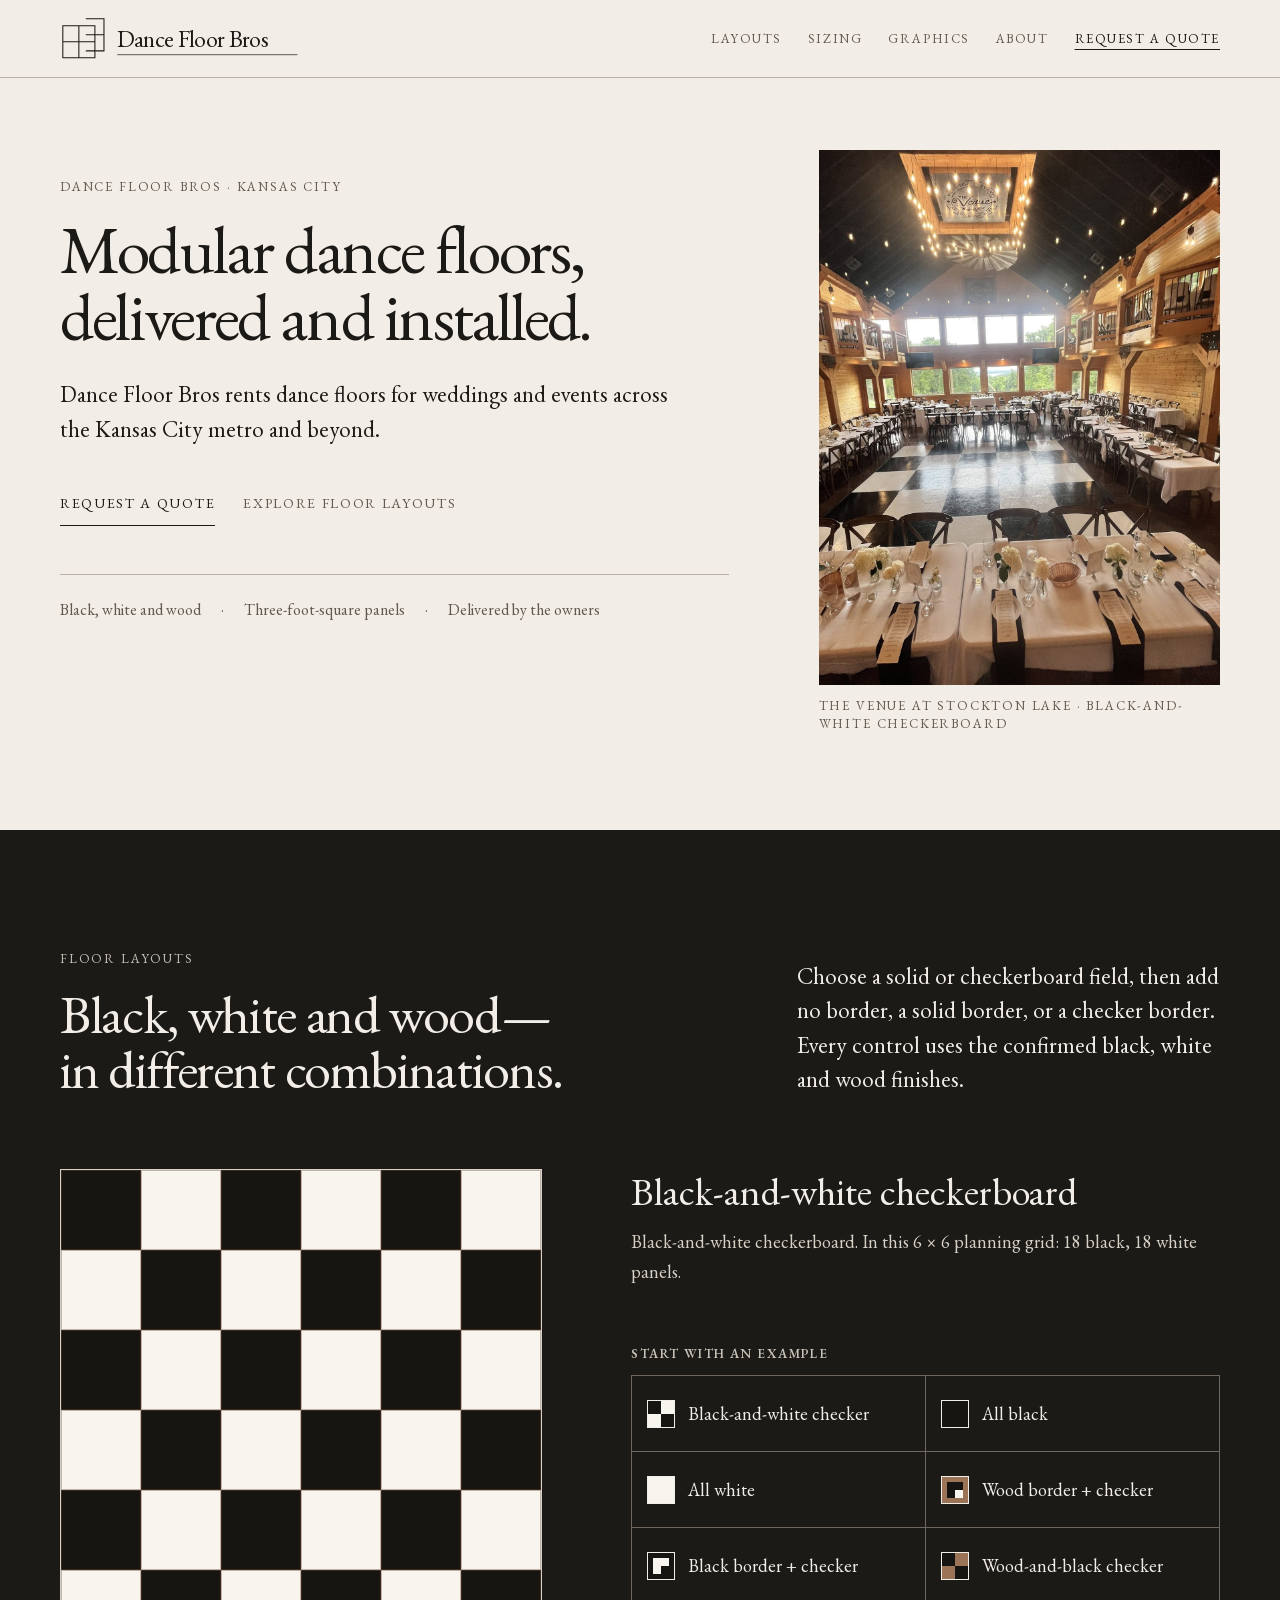
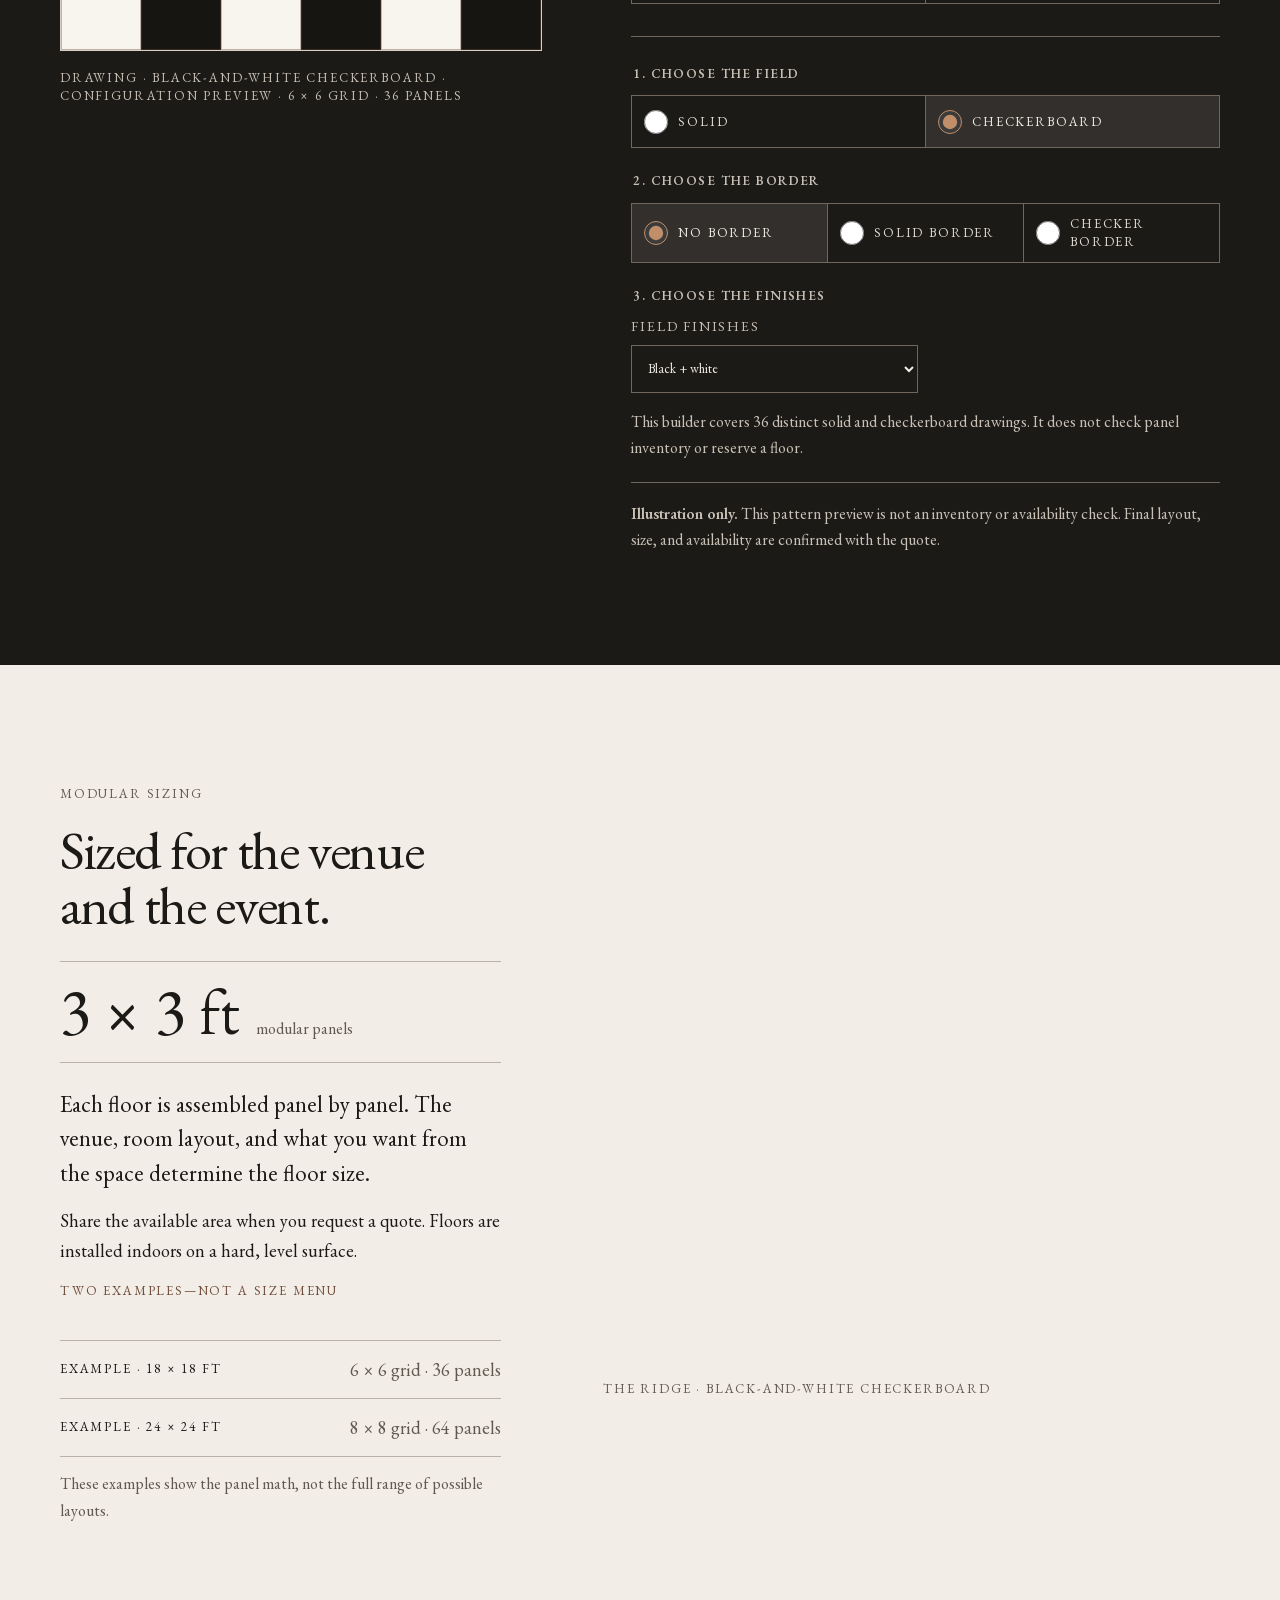
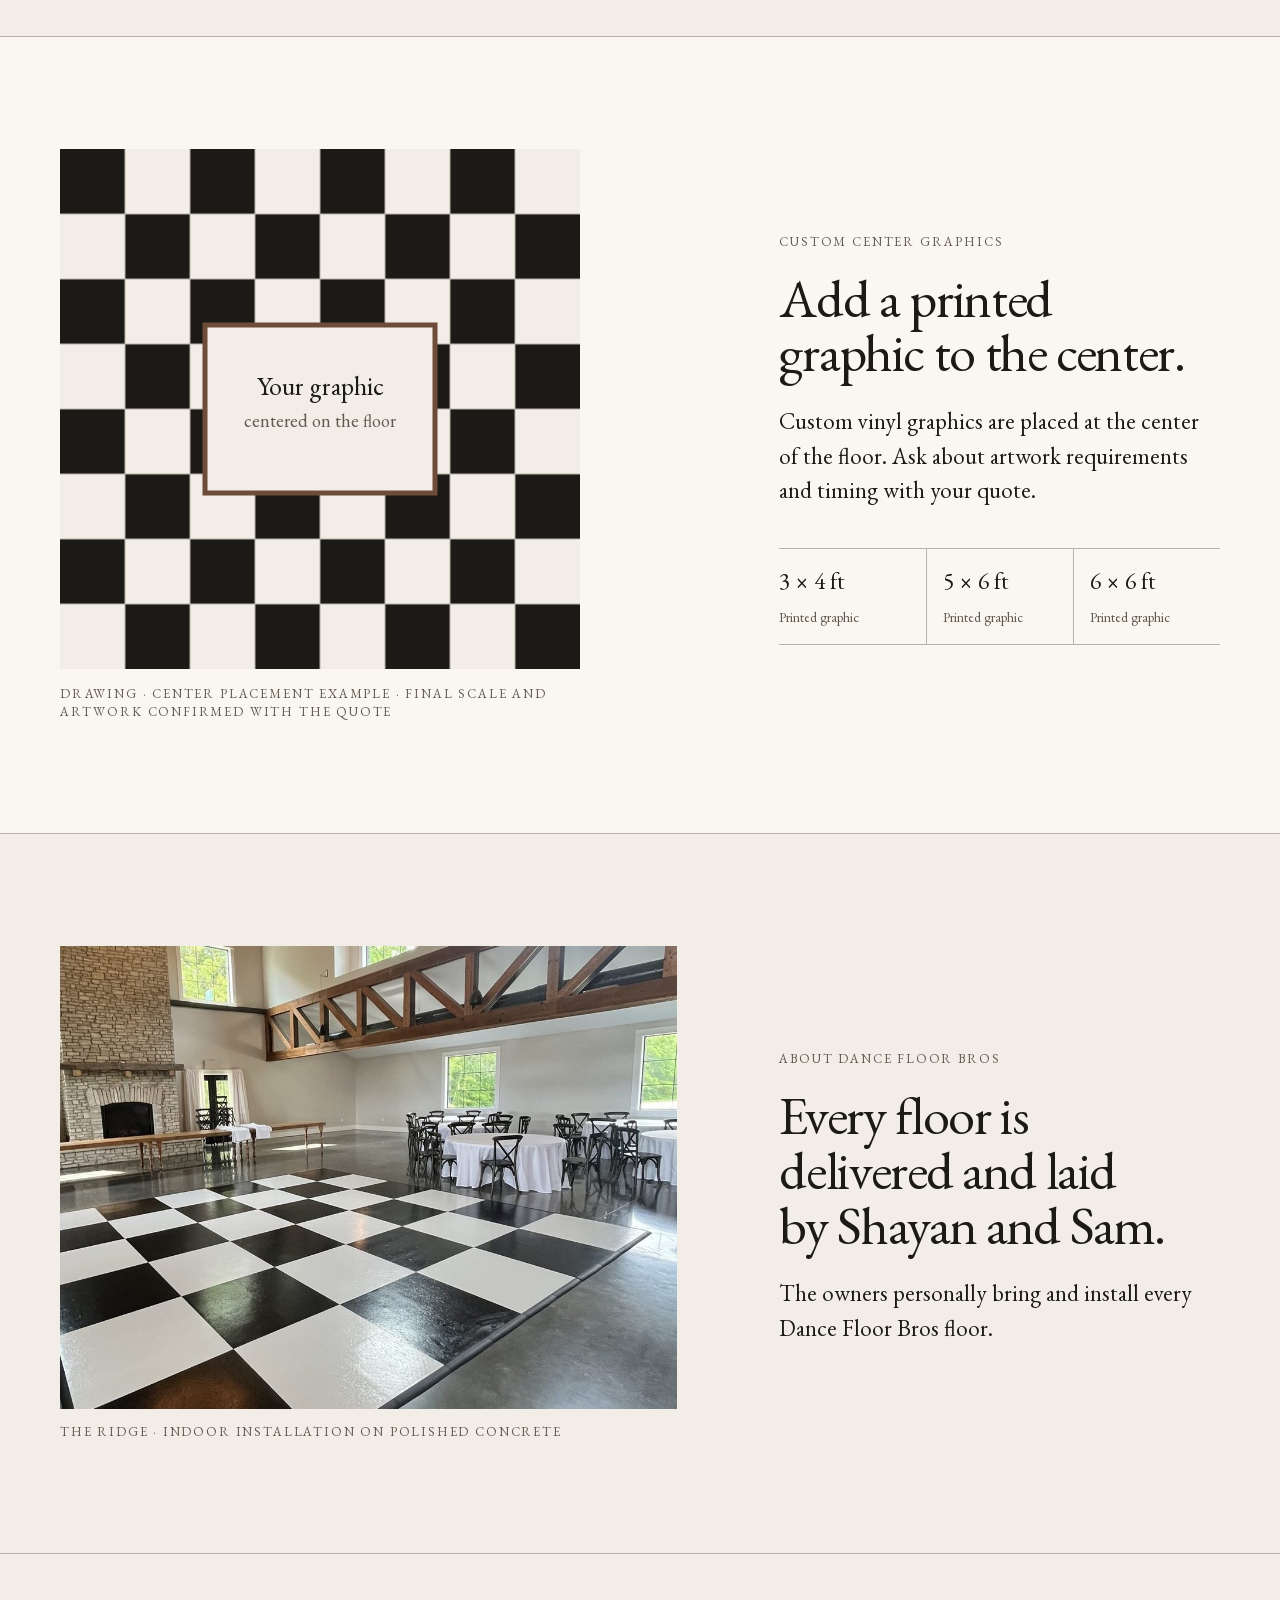
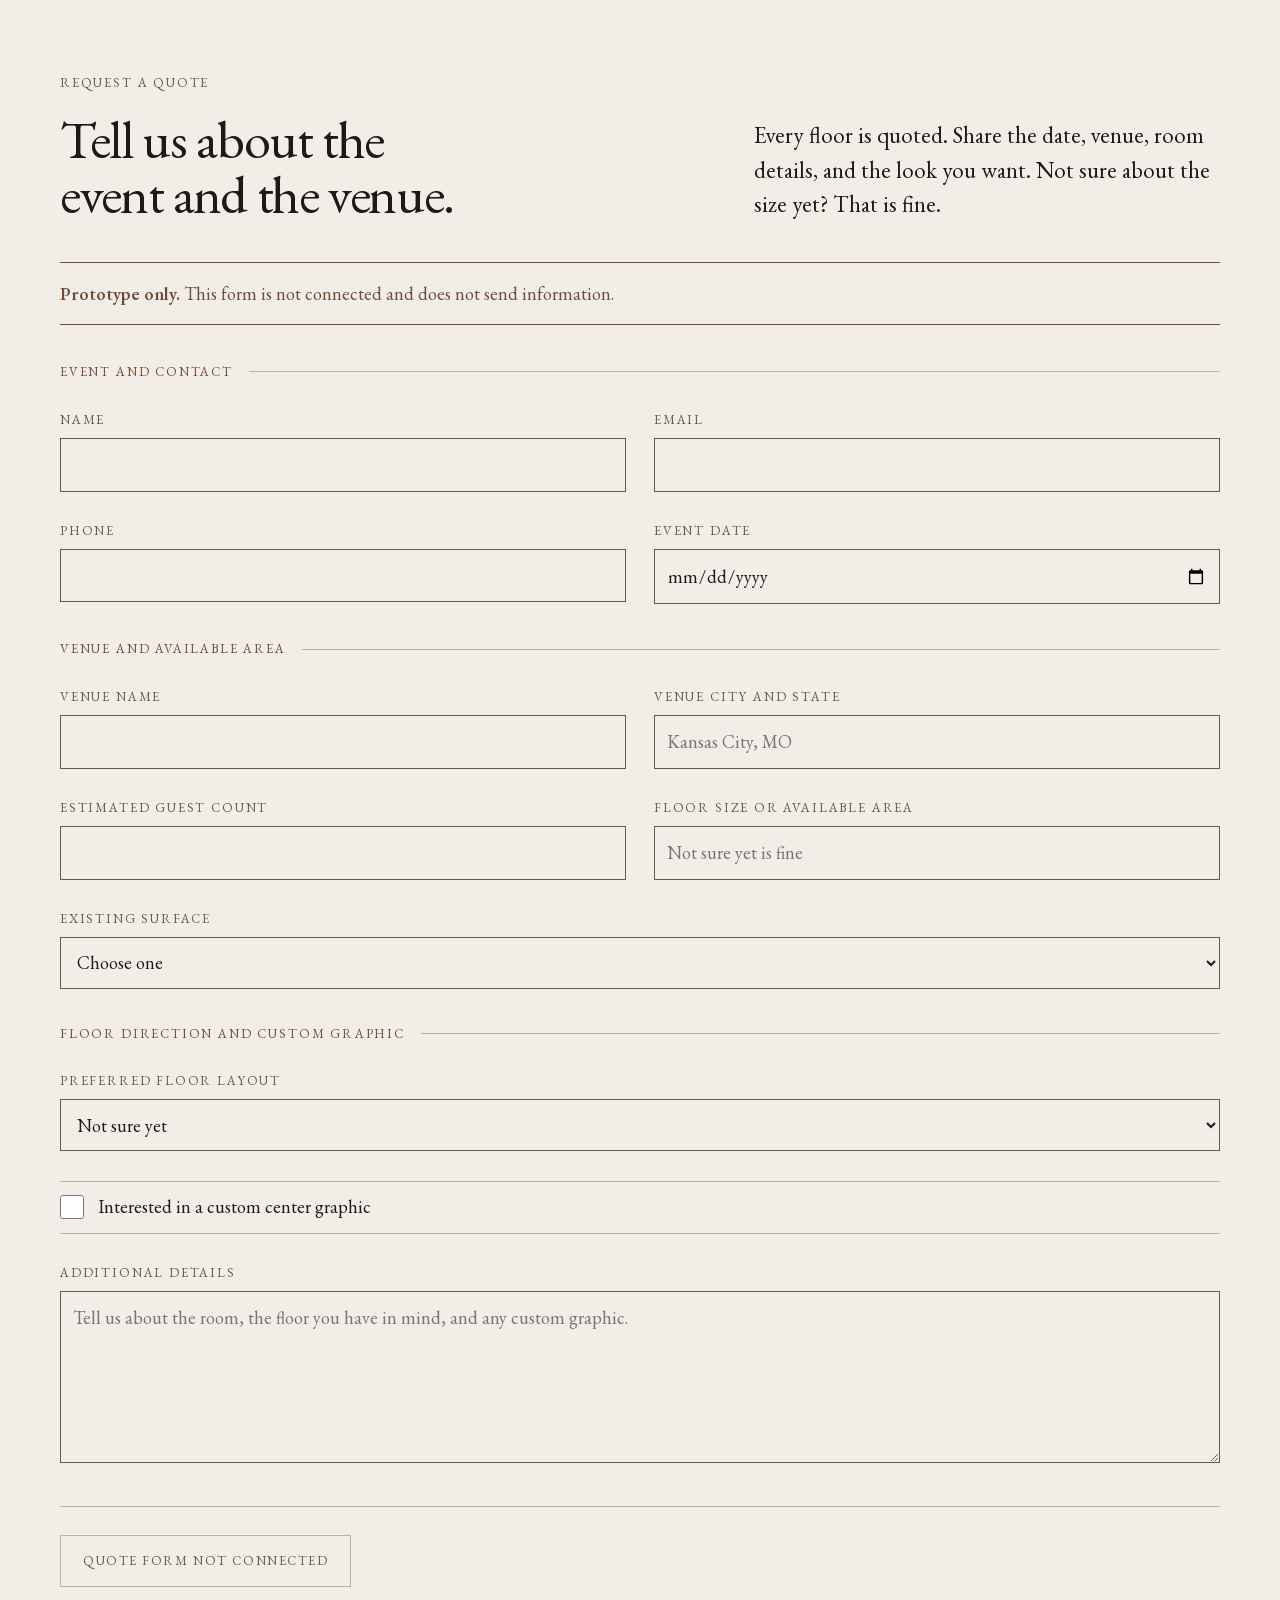
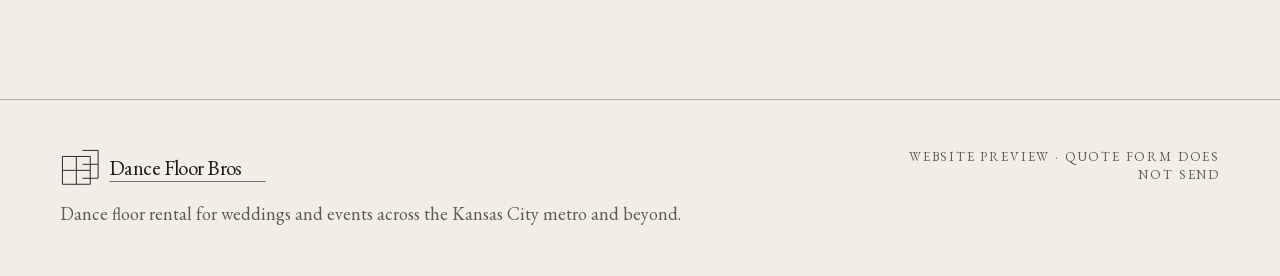
==== index.html @ 9ca14b72 "feat: publish Dance Floor Bros client preview" ====
<!doctype html>
<html lang="en">
<head>
  <meta charset="utf-8">
  <meta name="viewport" content="width=device-width, initial-scale=1">
  <title>Dance Floor Bros — Modular dance floor rental in Kansas City</title>
  <meta name="description" content="Dance Floor Bros rents modular dance floors for weddings and events across the Kansas City metro and beyond, with delivery and installation by the owners.">
  <meta name="robots" content="noindex,nofollow">
  <link rel="icon" href="data:,">
  <link rel="stylesheet" href="assets/fonts/eb-garamond-embedded.css">
  <style>
    :root {
      --stone: #f2ede6;
      --basalt: #1c1a17;
      --slate: #615950;
      --clay: #6e4c39;
      --rule: #b8b2aa;
      --paper: #faf7f1;
      --wood: #9b7457;
      --section: 112px;
      --block: 40px;
      --pair: 16px;
      --content: 1160px;
      --measure: 650px;
      --page-pad: max(32px, calc((100vw - var(--content)) / 2));
    }

    *, *::before, *::after { box-sizing: border-box; }
    [hidden] { display: none !important; }
    html { background: var(--stone); scroll-behavior: smooth; }
    body {
      min-width: 320px;
      margin: 0;
      background: var(--stone);
      color: var(--basalt);
      font-family: "EB Garamond", Garamond, Georgia, serif;
      font-size: 18px;
      font-weight: 400;
      line-height: 1.65;
      -webkit-font-smoothing: antialiased;
      text-rendering: optimizeLegibility;
    }

    img, svg { display: block; max-width: 100%; }
    a { color: inherit; }
    button, input, select, textarea { color: inherit; font: inherit; }
    :focus-visible { outline: 3px solid currentColor; outline-offset: 4px; }

    .skip-link {
      position: absolute;
      z-index: 20;
      top: 12px;
      left: -9999px;
      padding: 12px 16px;
      background: var(--basalt);
      color: var(--stone);
      text-decoration: none;
    }
    .skip-link:focus { left: 12px; }

    .wrap {
      width: min(calc(100% - 64px), var(--content));
      margin-inline: auto;
    }
    .measure { max-width: var(--measure); }
    .section { padding-block: var(--section); }
    .pair { margin-top: var(--pair); }
    .block { margin-top: var(--block); }

    h1, h2, h3, p, figure, ul, dl, dd { margin: 0; }
    h1, h2, h3 { font-weight: 400; text-wrap: balance; }
    h1 {
      max-width: 700px;
      font-size: clamp(48px, 5.3vw, 76px);
      letter-spacing: -0.035em;
      line-height: 0.98;
    }
    h2 {
      font-size: clamp(38px, 4.2vw, 60px);
      letter-spacing: -0.025em;
      line-height: 1.02;
    }
    h3 { font-size: 27px; line-height: 1.15; }
    p, li, dd { font-size: 18px; line-height: 1.65; }
    .lead { font-size: 23px; line-height: 1.5; }
    .eyebrow, .caption, label, dt, .button-label {
      color: var(--slate);
      font-size: 13px;
      font-weight: 400;
      letter-spacing: 0.14em;
      line-height: 1.4;
      text-transform: uppercase;
    }
    .caption { display: block; }
    .visually-hidden {
      position: absolute;
      width: 1px;
      height: 1px;
      padding: 0;
      margin: -1px;
      overflow: hidden;
      clip: rect(0, 0, 0, 0);
      white-space: nowrap;
      border: 0;
    }

    .site-header {
      height: 78px;
      border-bottom: 1px solid var(--rule);
      background: var(--stone);
    }
    .header-inner {
      height: 100%;
      display: flex;
      align-items: center;
      justify-content: space-between;
      gap: 32px;
    }
    .brand-lockup {
      width: 240px;
      min-width: 0;
      display: block;
      color: var(--basalt);
      text-decoration: none;
    }
    .brand-lockup svg { width: 100%; height: auto; }
    .primary-nav ul {
      display: flex;
      align-items: center;
      gap: 26px;
      margin: 0;
      padding: 0;
      list-style: none;
    }
    .primary-nav a, .mobile-quote {
      min-height: 44px;
      display: inline-flex;
      align-items: center;
      color: var(--slate);
      font-size: 13px;
      letter-spacing: 0.12em;
      text-decoration: none;
      text-transform: uppercase;
    }
    .primary-nav a:hover, .mobile-quote:hover { color: var(--basalt); }
    .primary-nav .quote-link, .mobile-quote {
      color: var(--basalt);
      text-decoration: underline;
      text-decoration-thickness: 1px;
      text-underline-offset: 6px;
    }
    .mobile-quote { display: none; }

    .hero {
      min-height: 0;
      padding: 72px 0 96px;
    }
    .hero-inner {
      display: grid;
      grid-template-columns: minmax(0, 1.25fr) minmax(360px, 0.75fr);
      gap: clamp(48px, 7vw, 96px);
      align-items: start;
    }
    .hero-copy {
      display: flex;
      flex-direction: column;
      justify-content: flex-start;
      min-width: 0;
      padding: 28px 0 0;
    }
    .hero h1 { max-width: 620px; margin-top: 20px; }
    .hero .lead { max-width: 610px; margin-top: 28px; }
    .hero-actions {
      display: flex;
      flex-wrap: wrap;
      gap: 16px 28px;
      align-items: center;
      margin-top: 36px;
    }
    .text-link {
      min-height: 44px;
      display: inline-flex;
      align-items: center;
      border-bottom: 1px solid currentColor;
      font-size: 14px;
      letter-spacing: 0.12em;
      text-decoration: none;
      text-transform: uppercase;
    }
    .text-link--quiet { border-bottom-color: transparent; color: var(--slate); }
    .text-link--quiet:hover { border-bottom-color: currentColor; }
    .hero-facts {
      display: flex;
      flex-wrap: wrap;
      gap: 9px 20px;
      margin: 48px 0 0;
      padding: 22px 0 0;
      border-top: 1px solid var(--rule);
      list-style: none;
    }
    .hero-facts li { color: var(--slate); font-size: 16px; }
    .hero-facts li + li::before { content: "·"; margin-right: 20px; }
    .hero-photo {
      min-width: 0;
      display: grid;
      grid-template-rows: minmax(0, 1fr) auto;
      width: 100%;
      max-width: 470px;
      margin-left: auto;
      background: transparent;
      color: var(--basalt);
    }
    .hero-photo img {
      width: 100%;
      height: auto;
      min-height: 0;
      aspect-ratio: 3 / 4;
      object-fit: cover;
    }
    .hero-photo figcaption { padding: 12px 0 0; }
    .hero-photo .caption { color: var(--slate); }

    .pattern-section {
      position: relative;
      overflow: hidden;
      background: var(--basalt);
      color: var(--stone);
    }
    .pattern-section .eyebrow, .pattern-section .caption { color: #c9c1b6; }
    .pattern-section__inner { position: relative; }
    .section-intro {
      display: grid;
      grid-template-columns: minmax(0, 1.1fr) minmax(280px, 0.7fr);
      gap: 72px;
      align-items: end;
    }
    .section-intro h2 { max-width: 700px; margin-top: var(--pair); }
    .section-intro .lead { max-width: 480px; }
    .pattern-workbench {
      display: grid;
      grid-template-columns: minmax(360px, 0.9fr) minmax(360px, 1.1fr);
      gap: clamp(48px, 7vw, 96px);
      align-items: start;
      margin-top: 72px;
    }
    .floor-preview { margin: 0; }
    .floor-grid {
      width: min(100%, 540px);
      display: grid;
      grid-template-columns: repeat(6, minmax(0, 1fr));
      aspect-ratio: 1;
      border: 1px solid #d7d0c6;
      background: var(--paper);
    }
    .floor-tile {
      position: relative;
      min-width: 0;
      border: 0.5px solid rgba(110, 76, 57, 0.4);
      background: #f7f3ec;
    }
    .floor-tile[data-finish="black"] { background: #171512; }
    .floor-tile[data-finish="white"] { background: #f8f5ef; }
    .floor-tile[data-finish="wood"] { background: var(--wood); }
    .floor-tile[data-finish="wood"]::before,
    .floor-tile[data-finish="wood"]::after {
      content: "";
      position: absolute;
      right: 8%;
      left: 8%;
      height: 1px;
      background: rgba(47, 31, 21, 0.38);
    }
    .floor-tile[data-finish="wood"]::before { top: 34%; }
    .floor-tile[data-finish="wood"]::after { top: 68%; }
    .floor-preview figcaption { max-width: 540px; margin-top: 18px; }
    .pattern-controls h3 { font-size: clamp(31px, 3vw, 42px); }
    .pattern-description { min-height: 88px; margin-top: 14px; color: #d7d0c6; }
    .pattern-interactive { margin-top: 30px; }
    .control-label, .pattern-builder legend {
      color: #c9c1b6;
      font-size: 13px;
      font-weight: 600;
      letter-spacing: 0.11em;
      line-height: 1.4;
      text-transform: uppercase;
    }
    .pattern-buttons {
      display: grid;
      grid-template-columns: repeat(2, minmax(0, 1fr));
      gap: 0;
      margin-top: 12px;
      border-top: 1px solid #6f675d;
      border-left: 1px solid #6f675d;
    }
    .pattern-button {
      min-height: 76px;
      display: grid;
      grid-template-columns: 28px minmax(0, 1fr);
      gap: 13px;
      align-items: center;
      padding: 13px 15px;
      border: 0;
      border-right: 1px solid #6f675d;
      border-bottom: 1px solid #6f675d;
      background: transparent;
      color: var(--stone);
      cursor: pointer;
      text-align: left;
    }
    .pattern-button:hover { background: rgba(242, 237, 230, 0.07); }
    .pattern-button:focus-visible { position: relative; z-index: 2; }
    .pattern-swatch {
      position: relative;
      width: 28px;
      height: 28px;
      border: 1px solid currentColor;
      background: #f8f5ef;
    }
    .pattern-swatch::before,
    .pattern-swatch::after {
      content: "";
      position: absolute;
      width: 50%;
      height: 50%;
      background: #171512;
    }
    .pattern-swatch::before { top: 0; left: 0; }
    .pattern-swatch::after { right: 0; bottom: 0; }
    .pattern-button[data-pattern="solid-black"] .pattern-swatch { background: #171512; }
    .pattern-button[data-pattern="solid-black"] .pattern-swatch::before,
    .pattern-button[data-pattern="solid-black"] .pattern-swatch::after,
    .pattern-button[data-pattern="solid-white"] .pattern-swatch::before,
    .pattern-button[data-pattern="solid-white"] .pattern-swatch::after { content: none; }
    .pattern-button[data-pattern="solid-white"] .pattern-swatch { background: #f8f5ef; }
    .pattern-button[data-pattern="wood-border"] .pattern-swatch { background: var(--wood); }
    .pattern-button[data-pattern="wood-border"] .pattern-swatch::before {
      inset: 5px;
      width: auto;
      height: auto;
      background: #171512;
    }
    .pattern-button[data-pattern="wood-border"] .pattern-swatch::after {
      right: 5px;
      bottom: 5px;
      width: 8px;
      height: 8px;
      background: #f8f5ef;
    }
    .pattern-button[data-pattern="black-border"] .pattern-swatch { background: #171512; }
    .pattern-button[data-pattern="black-border"] .pattern-swatch::before {
      inset: 5px;
      width: auto;
      height: auto;
      background: #f8f5ef;
    }
    .pattern-button[data-pattern="black-border"] .pattern-swatch::after {
      right: 5px;
      bottom: 5px;
      width: 8px;
      height: 8px;
      background: #171512;
    }
    .pattern-button[data-pattern="wood-black"] .pattern-swatch { background: var(--wood); }
    .pattern-builder {
      margin-top: 32px;
      padding-top: 28px;
      border-top: 1px solid #6f675d;
    }
    .pattern-builder fieldset {
      min-width: 0;
      margin: 0;
      padding: 0;
      border: 0;
    }
    .pattern-builder fieldset + fieldset { margin-top: 24px; }
    .choice-grid {
      display: grid;
      grid-template-columns: repeat(3, minmax(0, 1fr));
      margin-top: 12px;
      border-top: 1px solid #6f675d;
      border-left: 1px solid #6f675d;
    }
    .choice-grid--two { grid-template-columns: repeat(2, minmax(0, 1fr)); }
    .choice {
      min-height: 52px;
      display: flex;
      gap: 10px;
      align-items: center;
      padding: 11px 12px;
      border-right: 1px solid #6f675d;
      border-bottom: 1px solid #6f675d;
      color: #e3ddd4;
      cursor: pointer;
    }
    .choice input {
      width: 24px;
      height: 24px;
      flex: 0 0 auto;
      margin: 0;
      accent-color: #c08e68;
    }
    .choice:has(input:checked) { background: rgba(242, 237, 230, 0.1); color: var(--stone); }
    .material-grid {
      display: grid;
      grid-template-columns: repeat(2, minmax(0, 1fr));
      gap: 16px;
      margin-top: 12px;
    }
    .material-control span {
      display: block;
      margin-bottom: 8px;
      color: #c9c1b6;
      font-size: 14px;
    }
    .material-control select {
      width: 100%;
      min-height: 48px;
      padding: 10px 38px 10px 12px;
      border: 1px solid #6f675d;
      border-radius: 0;
      background: var(--basalt);
      color: var(--stone);
    }
    .material-control option { background: var(--stone); color: var(--basalt); }
    .builder-help { margin-top: 16px; color: #c9c1b6; font-size: 16px; }
    .pattern-note {
      margin-top: 20px;
      padding-top: 18px;
      border-top: 1px solid #6f675d;
      color: #c9c1b6;
      font-size: 16px;
    }

    .sizing-grid, .graphic-grid, .about-grid {
      display: grid;
      gap: clamp(52px, 8vw, 104px);
      align-items: center;
    }
    .sizing-grid { grid-template-columns: minmax(320px, 5fr) minmax(0, 7fr); }
    .graphic-grid, .about-grid { grid-template-columns: minmax(0, 7fr) minmax(320px, 5fr); }
    .sizing-copy h2, .graphic-copy h2, .about-copy h2 { margin-top: var(--pair); }
    .sizing-copy .lead, .graphic-copy .lead, .about-copy .lead { margin-top: 24px; }
    .sizing-copy p + p, .graphic-copy p + p, .about-copy p + p { margin-top: var(--pair); }
    .reference-points {
      margin-top: var(--block);
      border-top: 1px solid var(--rule);
      font-variant-numeric: tabular-nums;
    }
    .reference-points > div {
      display: grid;
      grid-template-columns: 1fr auto;
      gap: 24px;
      align-items: center;
      padding-block: 16px;
      border-bottom: 1px solid var(--rule);
    }
    .reference-points dt, .reference-points dd { line-height: 1.4; }
    .reference-points dt { color: var(--basalt); }
    .reference-points dd { color: var(--slate); text-align: right; }
    .reference-note { margin-top: 14px; color: var(--slate); font-size: 16px; }
    .panel-datum {
      display: flex;
      gap: 16px;
      align-items: baseline;
      margin-top: 28px;
      padding-block: 18px;
      border-block: 1px solid var(--rule);
    }
    .panel-datum strong { font-size: clamp(40px, 5vw, 64px); font-weight: 400; line-height: 1; }
    .panel-datum span { color: var(--slate); font-size: 16px; }
    .example-label { margin-top: 30px; color: var(--clay); }
    .photo-block img { width: 100%; height: auto; aspect-ratio: 4 / 3; object-fit: cover; }
    .photo-block figcaption { margin-top: 14px; }

    .graphic-section { border-block: 1px solid var(--rule); background: var(--paper); }
    .graphic-diagram { margin: 0; }
    .graphic-diagram svg { width: min(100%, 520px); height: auto; }
    .graphic-diagram figcaption { max-width: 520px; margin-top: 16px; }
    .graphic-sizes {
      display: grid;
      grid-template-columns: repeat(3, minmax(0, 1fr));
      gap: 0;
      margin: var(--block) 0 0;
      padding: 0;
      border-block: 1px solid var(--rule);
      list-style: none;
      font-variant-numeric: tabular-nums;
    }
    .graphic-sizes li { padding: 14px 10px 14px 0; }
    .graphic-sizes li + li { padding-left: 16px; border-left: 1px solid var(--rule); }
    .graphic-sizes strong { display: block; font-size: 23px; font-weight: 400; }
    .graphic-sizes span { color: var(--slate); font-size: 14px; }

    .about-photo img { width: 100%; height: auto; aspect-ratio: 4 / 3; object-fit: cover; }
    .about-photo figcaption { margin-top: 14px; }

    .quote-section { border-top: 1px solid var(--rule); }
    .quote-intro {
      display: grid;
      grid-template-columns: minmax(0, 1fr) minmax(300px, 0.75fr);
      gap: 72px;
      align-items: end;
    }
    .quote-intro h2 { margin-top: var(--pair); }
    .prototype-note {
      padding: 16px 0;
      border-block: 1px solid var(--clay);
      color: var(--clay);
    }
    .quote-form { margin-top: 36px; }
    .quote-group {
      min-width: 0;
      margin: 0;
      padding: 28px 0 34px;
      border: 0;
      border-top: 1px solid var(--rule);
    }
    .quote-group:last-of-type { border-bottom: 1px solid var(--rule); }
    .quote-group legend {
      padding: 0 16px 0 0;
      color: var(--clay);
      font-size: 13px;
      letter-spacing: 0.14em;
      text-transform: uppercase;
    }
    .quote-group-grid {
      display: grid;
      grid-template-columns: repeat(2, minmax(0, 1fr));
      gap: 30px 28px;
    }
    .field label { display: block; }
    .field input, .field select, .field textarea {
      width: 100%;
      min-height: 52px;
      margin-top: 9px;
      padding: 11px 12px;
      border: 1px solid var(--slate);
      border-radius: 0;
      background: transparent;
      font-size: 18px;
    }
    .field textarea { min-height: 132px; resize: vertical; }
    .field--wide { grid-column: 1 / -1; }
    .check-field {
      min-height: 52px;
      display: flex;
      align-items: center;
      grid-column: 1 / -1;
      padding: 12px 0;
      border-block: 1px solid var(--rule);
    }
    .check-field label {
      display: flex;
      align-items: center;
      gap: 14px;
      color: var(--basalt);
      font-size: 18px;
      letter-spacing: 0;
      line-height: 1.45;
      text-transform: none;
    }
    .check-field input { width: 24px; height: 24px; flex: 0 0 auto; margin: 0; }
    .prototype-button {
      min-height: 52px;
      padding: 0 22px;
      border: 1px solid var(--rule);
      border-radius: 0;
      background: transparent;
      color: var(--slate);
      cursor: not-allowed;
      font-size: 13px;
      letter-spacing: 0.12em;
      text-transform: uppercase;
    }
    .quote-action { margin-top: 28px; }

    .site-footer {
      padding-block: 48px;
      border-top: 1px solid var(--rule);
    }
    .footer-inner {
      display: flex;
      align-items: flex-start;
      justify-content: space-between;
      gap: 40px;
    }
    .site-footer .brand-lockup { width: 208px; }
    .footer-copy p { margin-top: 12px; color: var(--slate); }
    .footer-note { max-width: 340px; text-align: right; }

    @media (max-width: 1040px) {
      :root { --page-pad: 32px; }
      .hero-inner { grid-template-columns: minmax(0, 1.08fr) minmax(360px, 0.92fr); gap: 48px; }
      .primary-nav ul { gap: 18px; }
      .section-intro { gap: 48px; }
      .pattern-workbench { gap: 48px; }
    }

    @media (max-width: 840px) {
      .primary-nav { display: none; }
      .mobile-quote { display: inline-flex; min-height: 44px; align-items: center; }
      .hero { padding: 56px 0 72px; }
      .hero-inner { grid-template-columns: 1fr; gap: 44px; }
      .hero-copy { padding: 0; }
      .hero-photo { max-width: none; margin-left: 0; }
      .hero-photo img { aspect-ratio: 4 / 3; }
      .section-intro, .quote-intro { grid-template-columns: 1fr; gap: 24px; }
      .pattern-workbench { grid-template-columns: 1fr; }
      .floor-grid { margin-inline: auto; }
      .floor-preview figcaption { margin-inline: auto; }
      .sizing-grid, .graphic-grid, .about-grid { gap: 48px; }
    }

    @media (max-width: 680px) {
      :root { --section: 78px; --block: 32px; --page-pad: 24px; }
      html { scroll-behavior: auto; }
      .wrap { width: min(calc(100% - 48px), var(--content)); }
      .site-header { height: 68px; }
      .brand-lockup { width: clamp(174px, 56vw, 214px); }
      .hero { padding: 42px 0 62px; }
      .hero h1 { margin-top: 16px; }
      .hero .lead { margin-top: 22px; }
      .hero-facts { display: grid; gap: 5px; margin-top: 36px; }
      .hero-facts li + li::before { content: none; }
      .hero-photo img { aspect-ratio: 4 / 3; }
      .section-intro { gap: 20px; }
      .pattern-workbench { margin-top: 48px; }
      .pattern-buttons { grid-template-columns: 1fr; }
      .pattern-button { min-height: 68px; }
      .choice-grid, .material-grid { grid-template-columns: 1fr; }
      .sizing-grid, .graphic-grid, .about-grid { grid-template-columns: 1fr; gap: 40px; }
      .sizing-grid .photo-block, .about-grid .about-photo { order: -1; }
      .graphic-sizes { grid-template-columns: 1fr; }
      .graphic-sizes li { padding: 13px 0; }
      .graphic-sizes li + li { padding-left: 0; border-left: 0; border-top: 1px solid var(--rule); }
      .quote-group-grid { grid-template-columns: 1fr; }
      .field--wide { grid-column: auto; }
      .footer-inner { display: grid; }
      .footer-note { text-align: left; }
    }

    @media (max-width: 380px) {
      .header-inner { gap: 12px; }
      .brand-lockup { width: 176px; }
      .mobile-quote { font-size: 12px; }
    }

    @media (prefers-reduced-motion: reduce) {
      html { scroll-behavior: auto; }
    }

    @media (forced-colors: active) {
      .site-header, .hero-facts, .pattern-buttons, .pattern-button, .pattern-note,
      .pattern-builder, .choice-grid, .choice, .material-control select,
      .reference-points, .reference-points > div, .graphic-section, .graphic-sizes,
      .graphic-sizes li, .quote-section, .quote-group, .prototype-note,
      .site-footer, .field input, .field select, .field textarea { border-color: CanvasText; }
      .floor-tile { forced-color-adjust: none; }
      .choice:has(input:checked) { outline: 2px solid CanvasText; outline-offset: -5px; }
    }
  </style>
</head>
<body>
  <a class="skip-link" href="#main">Skip to content</a>

  <header class="site-header" id="top">
    <div class="wrap header-inner">
      <a class="brand-lockup" data-logo="plan-pair" href="#top" aria-label="Dance Floor Bros — home">
        <svg viewBox="16 16 688 128" aria-hidden="true" focusable="false">
          <g fill="none" stroke="currentColor" stroke-width="3">
            <path d="M24 44H116V136H24Z M70 44V136 M24 90H116"/>
            <path d="M90 24H142V116H90 M90 70H142"/>
          </g>
          <text x="178" y="104" fill="currentColor" font-family="EB Garamond, Georgia, serif" font-size="68" letter-spacing="-1.9">Dance Floor Bros</text>
          <path d="M180 127H697" fill="none" stroke="currentColor" stroke-width="2"/>
        </svg>
      </a>
      <nav class="primary-nav" aria-label="Primary">
        <ul>
          <li><a href="#layouts">Layouts</a></li>
          <li><a href="#sizing">Sizing</a></li>
          <li><a href="#graphics">Graphics</a></li>
          <li><a href="#about">About</a></li>
          <li><a class="quote-link" href="#quote">Request a quote</a></li>
        </ul>
      </nav>
      <a class="mobile-quote" href="#quote">Quote</a>
    </div>
  </header>

  <main id="main">
    <section class="hero" aria-labelledby="hero-title">
      <div class="wrap hero-inner">
        <div class="hero-copy">
          <span class="eyebrow">Dance Floor Bros · Kansas City</span>
          <h1 id="hero-title">Modular dance floors, delivered and installed.</h1>
          <p class="lead">Dance Floor Bros rents dance floors for weddings and events across the Kansas City metro and beyond.</p>
          <div class="hero-actions">
            <a class="text-link" href="#quote">Request a quote</a>
            <a class="text-link text-link--quiet" href="#layouts">Explore floor layouts</a>
          </div>
          <ul class="hero-facts" aria-label="Service overview">
            <li>Black, white and wood</li>
            <li>Three-foot-square panels</li>
            <li>Delivered by the owners</li>
          </ul>
        </div>
        <figure class="hero-photo">
          <img src="img/hero.jpg" width="600" height="800" fetchpriority="high"
               alt="A timber reception hall at The Venue at Stockton Lake, with long tables in white linen, string lights overhead, and a black-and-white checkerboard dance floor through the center of the room.">
          <figcaption><span class="caption">The Venue at Stockton Lake · Black-and-white checkerboard</span></figcaption>
        </figure>
      </div>
    </section>

    <section class="section pattern-section" id="layouts" aria-labelledby="layouts-title">
      <div class="wrap pattern-section__inner">
        <div class="section-intro">
          <div>
            <span class="eyebrow">Floor layouts</span>
            <h2 id="layouts-title">Black, white and wood—in different combinations.</h2>
          </div>
          <p class="lead">Choose a solid or checkerboard field, then add no border, a solid border, or a checker border. Every control uses the confirmed black, white and wood finishes.</p>
        </div>

        <div class="pattern-workbench">
          <figure class="floor-preview">
            <div class="floor-grid" id="floor-grid" role="img" aria-label="Six-by-six planning-grid illustration of a black-and-white checkerboard floor">
              <span class="floor-tile" data-finish="black" aria-hidden="true"></span>
              <span class="floor-tile" data-finish="white" aria-hidden="true"></span>
              <span class="floor-tile" data-finish="black" aria-hidden="true"></span>
              <span class="floor-tile" data-finish="white" aria-hidden="true"></span>
              <span class="floor-tile" data-finish="black" aria-hidden="true"></span>
              <span class="floor-tile" data-finish="white" aria-hidden="true"></span>
              <span class="floor-tile" data-finish="white" aria-hidden="true"></span>
              <span class="floor-tile" data-finish="black" aria-hidden="true"></span>
              <span class="floor-tile" data-finish="white" aria-hidden="true"></span>
              <span class="floor-tile" data-finish="black" aria-hidden="true"></span>
              <span class="floor-tile" data-finish="white" aria-hidden="true"></span>
              <span class="floor-tile" data-finish="black" aria-hidden="true"></span>
              <span class="floor-tile" data-finish="black" aria-hidden="true"></span>
              <span class="floor-tile" data-finish="white" aria-hidden="true"></span>
              <span class="floor-tile" data-finish="black" aria-hidden="true"></span>
              <span class="floor-tile" data-finish="white" aria-hidden="true"></span>
              <span class="floor-tile" data-finish="black" aria-hidden="true"></span>
              <span class="floor-tile" data-finish="white" aria-hidden="true"></span>
              <span class="floor-tile" data-finish="white" aria-hidden="true"></span>
              <span class="floor-tile" data-finish="black" aria-hidden="true"></span>
              <span class="floor-tile" data-finish="white" aria-hidden="true"></span>
              <span class="floor-tile" data-finish="black" aria-hidden="true"></span>
              <span class="floor-tile" data-finish="white" aria-hidden="true"></span>
              <span class="floor-tile" data-finish="black" aria-hidden="true"></span>
              <span class="floor-tile" data-finish="black" aria-hidden="true"></span>
              <span class="floor-tile" data-finish="white" aria-hidden="true"></span>
              <span class="floor-tile" data-finish="black" aria-hidden="true"></span>
              <span class="floor-tile" data-finish="white" aria-hidden="true"></span>
              <span class="floor-tile" data-finish="black" aria-hidden="true"></span>
              <span class="floor-tile" data-finish="white" aria-hidden="true"></span>
              <span class="floor-tile" data-finish="white" aria-hidden="true"></span>
              <span class="floor-tile" data-finish="black" aria-hidden="true"></span>
              <span class="floor-tile" data-finish="white" aria-hidden="true"></span>
              <span class="floor-tile" data-finish="black" aria-hidden="true"></span>
              <span class="floor-tile" data-finish="white" aria-hidden="true"></span>
              <span class="floor-tile" data-finish="black" aria-hidden="true"></span>
            </div>
            <figcaption class="caption" id="pattern-caption">Drawing · Configuration preview · 6 × 6 planning grid · 36 panels</figcaption>
          </figure>

          <div class="pattern-controls">
            <h3 id="pattern-name">Black-and-white checkerboard</h3>
            <p class="pattern-description" id="pattern-description">Alternating black and white panels across the full floor. In this planning grid: 18 black and 18 white panels.</p>
            <p class="visually-hidden" id="pattern-status" role="status" aria-live="polite" aria-atomic="true"></p>

            <div class="pattern-interactive" id="pattern-interactive" hidden>
              <p class="control-label">Start with an example</p>
              <div class="pattern-buttons" role="group" aria-label="Start with an example floor layout">
                <button class="pattern-button" type="button" data-pattern="checker">
                  <span class="pattern-swatch" aria-hidden="true"></span><span>Black-and-white checker</span>
                </button>
                <button class="pattern-button" type="button" data-pattern="solid-black">
                  <span class="pattern-swatch" aria-hidden="true"></span><span>All black</span>
                </button>
                <button class="pattern-button" type="button" data-pattern="solid-white">
                  <span class="pattern-swatch" aria-hidden="true"></span><span>All white</span>
                </button>
                <button class="pattern-button" type="button" data-pattern="wood-border">
                  <span class="pattern-swatch" aria-hidden="true"></span><span>Wood border + checker</span>
                </button>
                <button class="pattern-button" type="button" data-pattern="black-border">
                  <span class="pattern-swatch" aria-hidden="true"></span><span>Black border + checker</span>
                </button>
                <button class="pattern-button" type="button" data-pattern="wood-black">
                  <span class="pattern-swatch" aria-hidden="true"></span><span>Wood-and-black checker</span>
                </button>
              </div>

              <div class="pattern-builder" id="pattern-builder">
                <fieldset>
                  <legend>1. Choose the field</legend>
                  <div class="choice-grid choice-grid--two">
                    <label class="choice"><input type="radio" name="pattern-base-style" value="solid"><span>Solid</span></label>
                    <label class="choice"><input type="radio" name="pattern-base-style" value="checker" checked><span>Checkerboard</span></label>
                  </div>
                </fieldset>

                <fieldset>
                  <legend>2. Choose the border</legend>
                  <div class="choice-grid">
                    <label class="choice"><input type="radio" name="pattern-border-style" value="none" checked><span>No border</span></label>
                    <label class="choice"><input type="radio" name="pattern-border-style" value="solid"><span>Solid border</span></label>
                    <label class="choice"><input type="radio" name="pattern-border-style" value="checker"><span>Checker border</span></label>
                  </div>
                </fieldset>

                <fieldset>
                  <legend>3. Choose the finishes</legend>
                  <div class="material-grid">
                    <label class="material-control" id="base-solid-control" for="pattern-base-solid-finish" hidden>
                      <span>Field finish</span>
                      <select id="pattern-base-solid-finish">
                        <option value="black">Black</option>
                        <option value="white">White</option>
                        <option value="wood">Wood</option>
                      </select>
                    </label>
                    <label class="material-control" id="base-checker-control" for="pattern-base-checker-pair">
                      <span>Field finishes</span>
                      <select id="pattern-base-checker-pair">
                        <option value="black-white">Black + white</option>
                        <option value="black-wood">Black + wood</option>
                        <option value="white-wood">White + wood</option>
                      </select>
                    </label>
                    <label class="material-control" id="border-solid-control" for="pattern-border-solid-finish" hidden>
                      <span>Border finish</span>
                      <select id="pattern-border-solid-finish" disabled>
                        <option value="black">Black</option>
                        <option value="white">White</option>
                        <option value="wood">Wood</option>
                      </select>
                    </label>
                    <label class="material-control" id="border-checker-control" for="pattern-border-checker-pair" hidden>
                      <span>Border finishes</span>
                      <select id="pattern-border-checker-pair" disabled>
                        <option value="black-white">Black + white</option>
                        <option value="black-wood">Black + wood</option>
                        <option value="white-wood">White + wood</option>
                      </select>
                    </label>
                  </div>
                </fieldset>
                <p class="builder-help">This builder covers 36 distinct solid and checkerboard drawings. It does not check panel inventory or reserve a floor.</p>
              </div>
            </div>
            <p class="pattern-note"><strong>Illustration only.</strong> This pattern preview is not an inventory or availability check. Final layout, size, and availability are confirmed with the quote.</p>
            <noscript><p class="pattern-note">The default checkerboard drawing remains visible, but the combination controls require JavaScript.</p></noscript>
          </div>
        </div>
      </div>
    </section>

    <section class="section" id="sizing" aria-labelledby="sizing-title">
      <div class="wrap sizing-grid">
        <div class="sizing-copy">
          <span class="eyebrow">Modular sizing</span>
          <h2 id="sizing-title">Sized for the venue and the event.</h2>
          <div class="panel-datum"><strong>3 × 3 ft</strong><span>modular panels</span></div>
          <p class="lead">Each floor is assembled panel by panel. The venue, room layout, and what you want from the space determine the floor size.</p>
          <p>Share the available area when you request a quote. Floors are installed indoors on a hard, level surface.</p>
          <p class="eyebrow example-label">Two examples—not a size menu</p>
          <dl class="reference-points" aria-label="Example floor layouts">
            <div><dt>Example · 18 × 18 ft</dt><dd>6 × 6 grid · 36 panels</dd></div>
            <div><dt>Example · 24 × 24 ft</dt><dd>8 × 8 grid · 64 panels</dd></div>
          </dl>
          <p class="reference-note">These examples show the panel math, not the full range of possible layouts.</p>
        </div>
        <figure class="photo-block">
          <picture>
            <source media="(max-width: 760px)" srcset="img/floor-m.jpg">
            <img src="img/floor.jpg" width="1440" height="1500" loading="lazy" decoding="async"
                 alt="A black-and-white checkerboard dance floor at The Ridge, laid beneath a ring chandelier with a stone fireplace and timber roof trusses beyond it.">
          </picture>
          <figcaption><span class="caption">The Ridge · Black-and-white checkerboard</span></figcaption>
        </figure>
      </div>
    </section>

    <section class="section graphic-section" id="graphics" aria-labelledby="graphics-title">
      <div class="wrap graphic-grid">
        <figure class="graphic-diagram">
          <svg viewBox="0 0 520 520" role="img" aria-labelledby="graphic-diagram-title graphic-diagram-desc">
            <title id="graphic-diagram-title">Illustration of a printed graphic centered on a dance floor</title>
            <desc id="graphic-diagram-desc">A black-and-white checkerboard floor drawing with a warm rectangular graphic area centered over the panels. The drawing explains placement, not final scale or seam alignment.</desc>
            <rect width="520" height="520" fill="#f2ede6"/>
            <g id="graphic-checker">
              <path fill="#1c1a17" d="M0 0h65v65H0zm130 0h65v65h-65zm130 0h65v65h-65zm130 0h65v65h-65zM65 65h65v65H65zm130 0h65v65h-65zm130 0h65v65h-65zm130 0h65v65h-65zM0 130h65v65H0zm130 0h65v65h-65zm130 0h65v65h-65zm130 0h65v65h-65zM65 195h65v65H65zm130 0h65v65h-65zm130 0h65v65h-65zm130 0h65v65h-65zM0 260h65v65H0zm130 0h65v65h-65zm130 0h65v65h-65zm130 0h65v65h-65zM65 325h65v65H65zm130 0h65v65h-65zm130 0h65v65h-65zm130 0h65v65h-65zM0 390h65v65H0zm130 0h65v65h-65zm130 0h65v65h-65zm130 0h65v65h-65zM65 455h65v65H65zm130 0h65v65h-65zm130 0h65v65h-65zm130 0h65v65h-65z"/>
              <g fill="none" stroke="#b8b2aa" stroke-width="1">
                <path d="M65 0v520M130 0v520M195 0v520M260 0v520M325 0v520M390 0v520M455 0v520"/>
                <path d="M0 65h520M0 130h520M0 195h520M0 260h520M0 325h520M0 390h520M0 455h520"/>
              </g>
            </g>
            <rect x="145" y="176" width="230" height="168" fill="#f2ede6" stroke="#6e4c39" stroke-width="5"/>
            <text x="260" y="246" fill="#1c1a17" font-family="EB Garamond, Georgia, serif" font-size="26" text-anchor="middle">Your graphic</text>
            <text x="260" y="278" fill="#615950" font-family="EB Garamond, Georgia, serif" font-size="18" text-anchor="middle">centered on the floor</text>
          </svg>
          <figcaption class="caption">Drawing · Center placement example · Final scale and artwork confirmed with the quote</figcaption>
        </figure>
        <div class="graphic-copy">
          <span class="eyebrow">Custom center graphics</span>
          <h2 id="graphics-title">Add a printed graphic to the center.</h2>
          <p class="lead">Custom vinyl graphics are placed at the center of the floor. Ask about artwork requirements and timing with your quote.</p>
          <ul class="graphic-sizes" aria-label="Available printed graphic sizes">
            <li><strong>3 × 4 ft</strong><span>Printed graphic</span></li>
            <li><strong>5 × 6 ft</strong><span>Printed graphic</span></li>
            <li><strong>6 × 6 ft</strong><span>Printed graphic</span></li>
          </ul>
        </div>
      </div>
    </section>

    <section class="section" id="about" aria-labelledby="about-title">
      <div class="wrap about-grid">
        <figure class="about-photo">
          <img src="img/install.jpg" width="526" height="658" loading="lazy" decoding="async"
               alt="A black-and-white checkerboard dance floor on polished concrete at The Ridge, with banquet tables and a stone fireplace beyond it.">
          <figcaption><span class="caption">The Ridge · Indoor installation on polished concrete</span></figcaption>
        </figure>
        <div class="about-copy">
          <span class="eyebrow">About Dance Floor Bros</span>
          <h2 id="about-title">Every floor is delivered and laid by Shayan and Sam.</h2>
          <p class="lead">The owners personally bring and install every Dance Floor Bros floor.</p>
        </div>
      </div>
    </section>

    <section class="section quote-section" id="quote" aria-labelledby="quote-title">
      <div class="wrap">
        <div class="quote-intro">
          <div>
            <span class="eyebrow">Request a quote</span>
            <h2 id="quote-title">Tell us about the event and the venue.</h2>
          </div>
          <div>
            <p class="lead">Every floor is quoted. Share the date, venue, room details, and the look you want. Not sure about the size yet? That is fine.</p>
          </div>
        </div>
        <p class="prototype-note block" id="prototype-note" role="note"><strong>Prototype only.</strong> This form is not connected and does not send information.</p>

        <form class="quote-form" aria-describedby="prototype-note" onsubmit="return false;">
          <fieldset class="quote-group">
            <legend>Event and contact</legend>
            <div class="quote-group-grid">
              <div class="field">
                <label for="quote-name">Name</label>
                <input id="quote-name" name="name" type="text" autocomplete="name">
              </div>
              <div class="field">
                <label for="quote-email">Email</label>
                <input id="quote-email" name="email" type="email" autocomplete="email">
              </div>
              <div class="field">
                <label for="quote-phone">Phone</label>
                <input id="quote-phone" name="phone" type="tel" autocomplete="tel">
              </div>
              <div class="field">
                <label for="quote-date">Event date</label>
                <input id="quote-date" name="date" type="date">
              </div>
            </div>
          </fieldset>

          <fieldset class="quote-group">
            <legend>Venue and available area</legend>
            <div class="quote-group-grid">
              <div class="field">
                <label for="quote-venue">Venue name</label>
                <input id="quote-venue" name="venue" type="text" autocomplete="organization">
              </div>
              <div class="field">
                <label for="quote-location">Venue city and state</label>
                <input id="quote-location" name="location" type="text" autocomplete="address-level2" placeholder="Kansas City, MO">
              </div>
              <div class="field">
                <label for="quote-guests">Estimated guest count</label>
                <input id="quote-guests" name="guests" type="number" min="1" inputmode="numeric">
              </div>
              <div class="field">
                <label for="quote-size">Floor size or available area</label>
                <input id="quote-size" name="size" type="text" placeholder="Not sure yet is fine">
              </div>
              <div class="field field--wide">
                <label for="quote-surface">Existing surface</label>
                <select id="quote-surface" name="surface">
                  <option value="">Choose one</option>
                  <option>Indoor, hard, and level</option>
                  <option>Not sure yet</option>
                  <option>Something else</option>
                </select>
              </div>
            </div>
          </fieldset>

          <fieldset class="quote-group">
            <legend>Floor direction and custom graphic</legend>
            <div class="quote-group-grid">
              <div class="field field--wide">
                <label for="quote-layout">Preferred floor layout</label>
                <select id="quote-layout" name="layout">
                  <option value="">Not sure yet</option>
                  <option>All black</option>
                  <option>All white</option>
                  <option>Black-and-white checkerboard</option>
                  <option>Wood or mixed combination</option>
                  <option>Something else</option>
                </select>
              </div>
              <div class="check-field">
                <label for="quote-graphic">
                  <input id="quote-graphic" name="graphic" type="checkbox">
                  Interested in a custom center graphic
                </label>
              </div>
              <div class="field field--wide">
                <label for="quote-notes">Additional details</label>
                <textarea id="quote-notes" name="notes" rows="5" placeholder="Tell us about the room, the floor you have in mind, and any custom graphic."></textarea>
              </div>
            </div>
          </fieldset>

          <div class="quote-action">
            <button class="prototype-button" type="button" disabled>Quote form not connected</button>
          </div>
        </form>
      </div>
    </section>
  </main>

  <footer class="site-footer">
    <div class="wrap footer-inner">
      <div class="footer-copy">
        <div class="brand-lockup" data-logo="plan-pair" role="img" aria-label="Dance Floor Bros">
          <svg viewBox="16 16 688 128" aria-hidden="true" focusable="false">
            <g fill="none" stroke="currentColor" stroke-width="3">
              <path d="M24 44H116V136H24Z M70 44V136 M24 90H116"/>
              <path d="M90 24H142V116H90 M90 70H142"/>
            </g>
            <text x="178" y="104" fill="currentColor" font-family="EB Garamond, Georgia, serif" font-size="68" letter-spacing="-1.9">Dance Floor Bros</text>
            <path d="M180 127H697" fill="none" stroke="currentColor" stroke-width="2"/>
          </svg>
        </div>
        <p>Dance floor rental for weddings and events across the Kansas City metro and beyond.</p>
      </div>
      <p class="caption footer-note">Website preview · Quote form does not send</p>
    </div>
  </footer>

  <script>
    (() => {
      const grid = document.querySelector("#floor-grid");
      const tiles = Array.from(grid.querySelectorAll(".floor-tile"));
      const buttons = Array.from(document.querySelectorAll(".pattern-button"));
      const name = document.querySelector("#pattern-name");
      const description = document.querySelector("#pattern-description");
      const caption = document.querySelector("#pattern-caption");
      const status = document.querySelector("#pattern-status");
      const interactive = document.querySelector("#pattern-interactive");
      const baseStyleInputs = Array.from(document.querySelectorAll('[name="pattern-base-style"]'));
      const borderStyleInputs = Array.from(document.querySelectorAll('[name="pattern-border-style"]'));
      const controls = {
        baseSolidFinish: document.querySelector("#pattern-base-solid-finish"),
        baseCheckerPair: document.querySelector("#pattern-base-checker-pair"),
        borderSolidFinish: document.querySelector("#pattern-border-solid-finish"),
        borderCheckerPair: document.querySelector("#pattern-border-checker-pair")
      };
      const controlRows = {
        baseSolidFinish: document.querySelector("#base-solid-control"),
        baseCheckerPair: document.querySelector("#base-checker-control"),
        borderSolidFinish: document.querySelector("#border-solid-control"),
        borderCheckerPair: document.querySelector("#border-checker-control")
      };

      const state = {
        baseStyle: "checker",
        borderStyle: "none",
        baseSolidFinish: "black",
        baseCheckerPair: "black-white",
        borderSolidFinish: "wood",
        borderCheckerPair: "black-wood"
      };
      const finishNames = { black: "black", white: "white", wood: "wood" };
      const pairFinishes = {
        "black-white": ["black", "white"],
        "black-wood": ["black", "wood"],
        "white-wood": ["white", "wood"]
      };
      const pairNames = {
        "black-white": "black-and-white",
        "black-wood": "black-and-wood",
        "white-wood": "white-and-wood"
      };
      const presets = {
        checker: {
          baseStyle: "checker",
          borderStyle: "none",
          baseCheckerPair: "black-white"
        },
        "solid-black": {
          baseStyle: "solid",
          borderStyle: "none",
          baseSolidFinish: "black"
        },
        "solid-white": {
          baseStyle: "solid",
          borderStyle: "none",
          baseSolidFinish: "white"
        },
        "wood-border": {
          baseStyle: "checker",
          borderStyle: "solid",
          baseCheckerPair: "black-white",
          borderSolidFinish: "wood"
        },
        "black-border": {
          baseStyle: "checker",
          borderStyle: "solid",
          baseCheckerPair: "black-white",
          borderSolidFinish: "black"
        },
        "wood-black": {
          baseStyle: "checker",
          borderStyle: "none",
          baseCheckerPair: "black-wood"
        }
      };

      const checkerFinish = (pair, row, column) =>
        pairFinishes[pair][(row + column) % 2];

      const finishFor = (row, column) => {
        const edge = row === 0 || row === 5 || column === 0 || column === 5;
        if (edge && state.borderStyle === "solid") return state.borderSolidFinish;
        if (edge && state.borderStyle === "checker") {
          return checkerFinish(state.borderCheckerPair, row, column);
        }
        if (state.baseStyle === "solid") return state.baseSolidFinish;
        return checkerFinish(state.baseCheckerPair, row, column);
      };

      const titleFor = () => {
        const field = state.baseStyle === "solid"
          ? `Solid ${finishNames[state.baseSolidFinish]} field`
          : `${pairNames[state.baseCheckerPair]} checkerboard`;
        if (state.borderStyle === "none") return field;
        const border = state.borderStyle === "solid"
          ? `${finishNames[state.borderSolidFinish]} border`
          : `${pairNames[state.borderCheckerPair]} checker border`;
        return `${border} with ${field.toLowerCase()}`;
      };

      const countText = () => {
        const counts = { black: 0, white: 0, wood: 0 };
        tiles.forEach((tile) => { counts[tile.dataset.finish] += 1; });
        return Object.entries(counts)
          .filter(([, count]) => count > 0)
          .map(([finish, count]) => `${count} ${finishNames[finish]}`)
          .join(", ");
      };

      const setControlVisibility = (key, visible) => {
        controlRows[key].hidden = !visible;
        controls[key].disabled = !visible;
      };

      const normalizeBorderChoices = () => {
        const blockedSolid = state.baseStyle === "solid" ? state.baseSolidFinish : null;
        Array.from(controls.borderSolidFinish.options).forEach((option) => {
          option.disabled = option.value === blockedSolid;
        });
        if (state.borderStyle === "solid" && state.borderSolidFinish === blockedSolid) {
          state.borderSolidFinish = Array.from(controls.borderSolidFinish.options)
            .find((option) => !option.disabled).value;
        }

        const blockedChecker = state.baseStyle === "checker" ? state.baseCheckerPair : null;
        Array.from(controls.borderCheckerPair.options).forEach((option) => {
          option.disabled = option.value === blockedChecker;
        });
        if (state.borderStyle === "checker" && state.borderCheckerPair === blockedChecker) {
          state.borderCheckerPair = Array.from(controls.borderCheckerPair.options)
            .find((option) => !option.disabled).value;
        }
      };

      const syncControls = () => {
        baseStyleInputs.forEach((input) => { input.checked = input.value === state.baseStyle; });
        borderStyleInputs.forEach((input) => { input.checked = input.value === state.borderStyle; });
        Object.entries(controls).forEach(([key, control]) => { control.value = state[key]; });
        setControlVisibility("baseSolidFinish", state.baseStyle === "solid");
        setControlVisibility("baseCheckerPair", state.baseStyle === "checker");
        setControlVisibility("borderSolidFinish", state.borderStyle === "solid");
        setControlVisibility("borderCheckerPair", state.borderStyle === "checker");
      };

      const render = (announce = true) => {
        normalizeBorderChoices();
        tiles.forEach((tile, index) => {
          const row = Math.floor(index / 6);
          const column = index % 6;
          tile.dataset.finish = finishFor(row, column);
        });
        syncControls();
        const rawTitle = titleFor();
        const title = rawTitle.charAt(0).toUpperCase() + rawTitle.slice(1);
        const counts = countText();
        name.textContent = title;
        description.textContent = `${title}. In this 6 × 6 planning grid: ${counts} panels.`;
        caption.textContent = `Drawing · ${title} · Configuration preview · 6 × 6 grid · 36 panels`;
        grid.setAttribute("aria-label", `Six-by-six illustration of ${title.toLowerCase()}. ${counts} panels.`);
        if (announce) status.textContent = `${title}. ${counts} panels in this drawing.`;
      };

      buttons.forEach((button) => {
        button.addEventListener("click", () => {
          Object.assign(state, presets[button.dataset.pattern]);
          render();
        });
      });
      baseStyleInputs.forEach((input) => {
        input.addEventListener("change", () => {
          state.baseStyle = input.value;
          render();
        });
      });
      borderStyleInputs.forEach((input) => {
        input.addEventListener("change", () => {
          state.borderStyle = input.value;
          render();
        });
      });
      Object.entries(controls).forEach(([key, control]) => {
        control.addEventListener("change", () => {
          state[key] = control.value;
          render();
        });
      });

      render(false);
      interactive.hidden = false;
    })();
  </script>
</body>
</html>
---- assets/fonts/eb-garamond-embedded.css ----
/* EB Garamond (latin, variable 400-600) — embedded base64 so brand pages are
   fully self-contained: correct typography with ZERO network/CDN loads.
   Source: Google Fonts EB Garamond v33, SIL Open Font License 1.1. */
@font-face{font-family:'EB Garamond';font-style:normal;font-weight:400 600;
font-display:swap;src:url([data-uri]) format('woff2');}
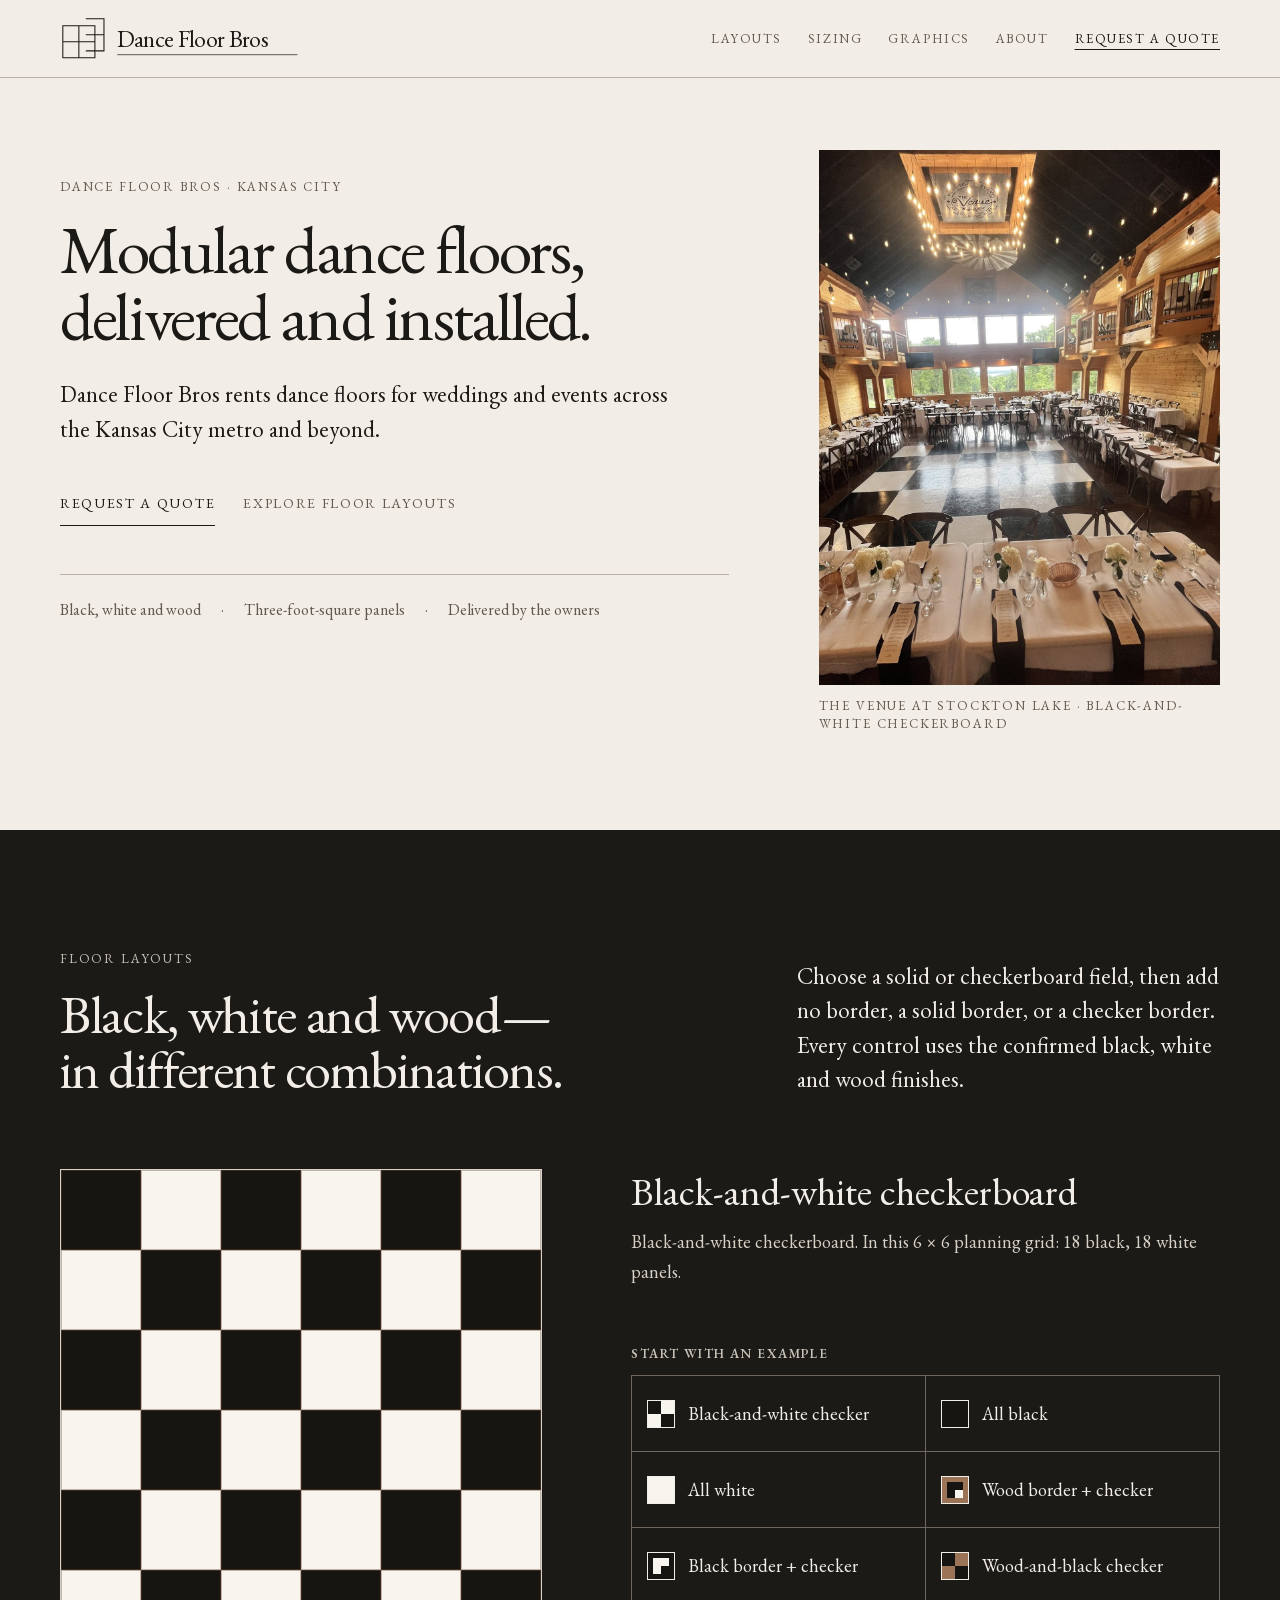
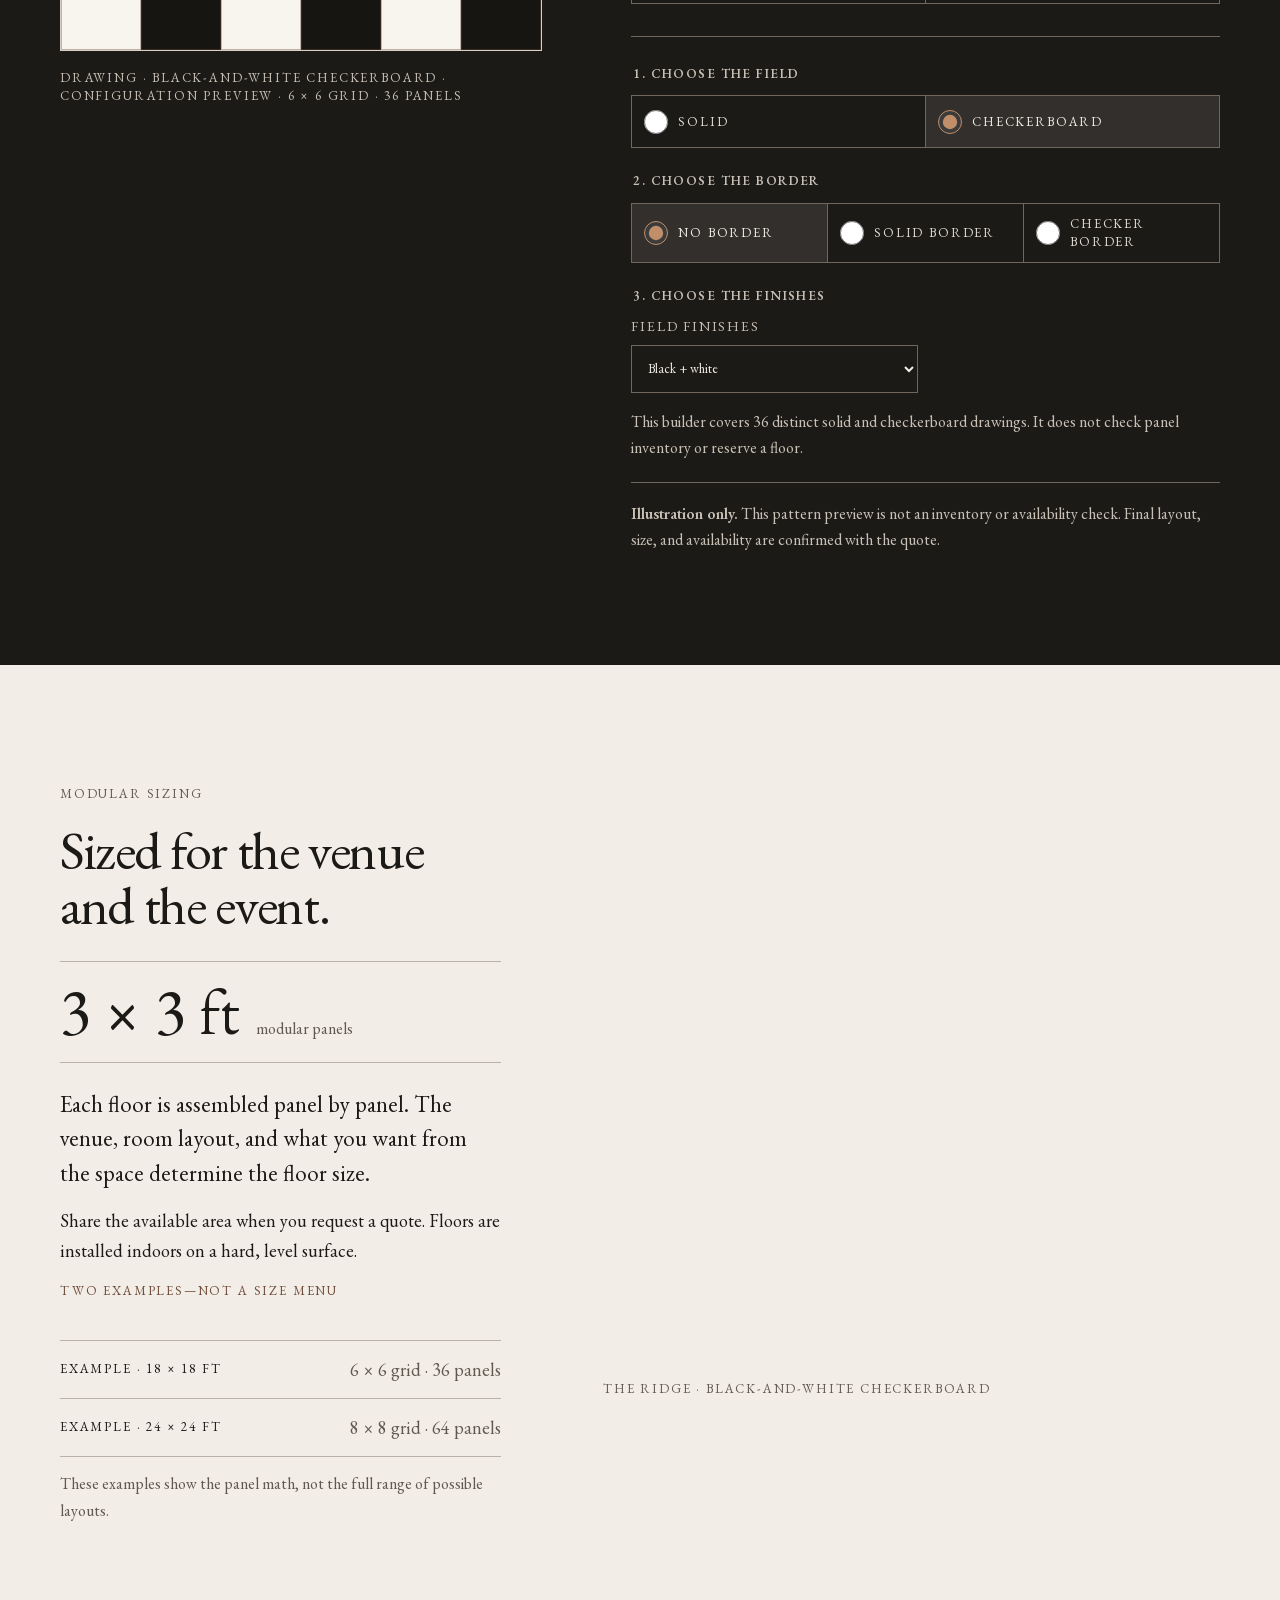
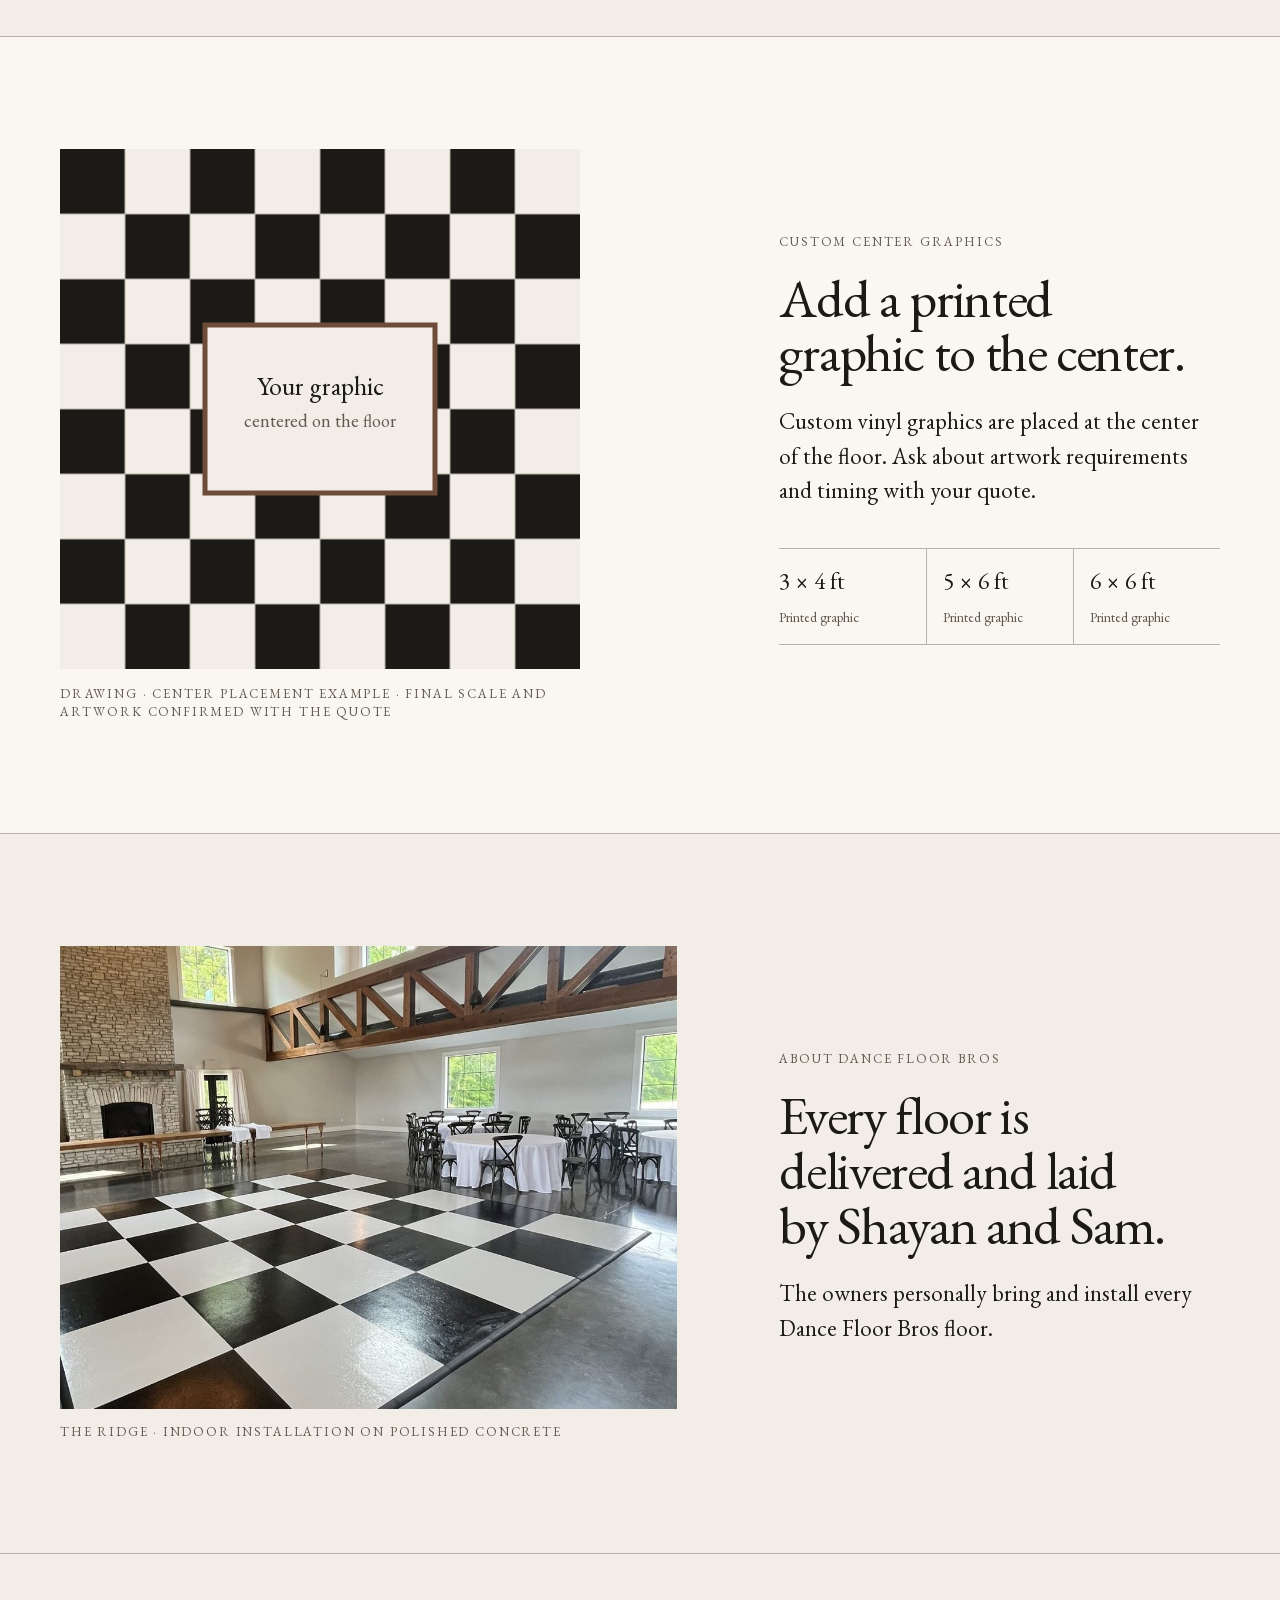
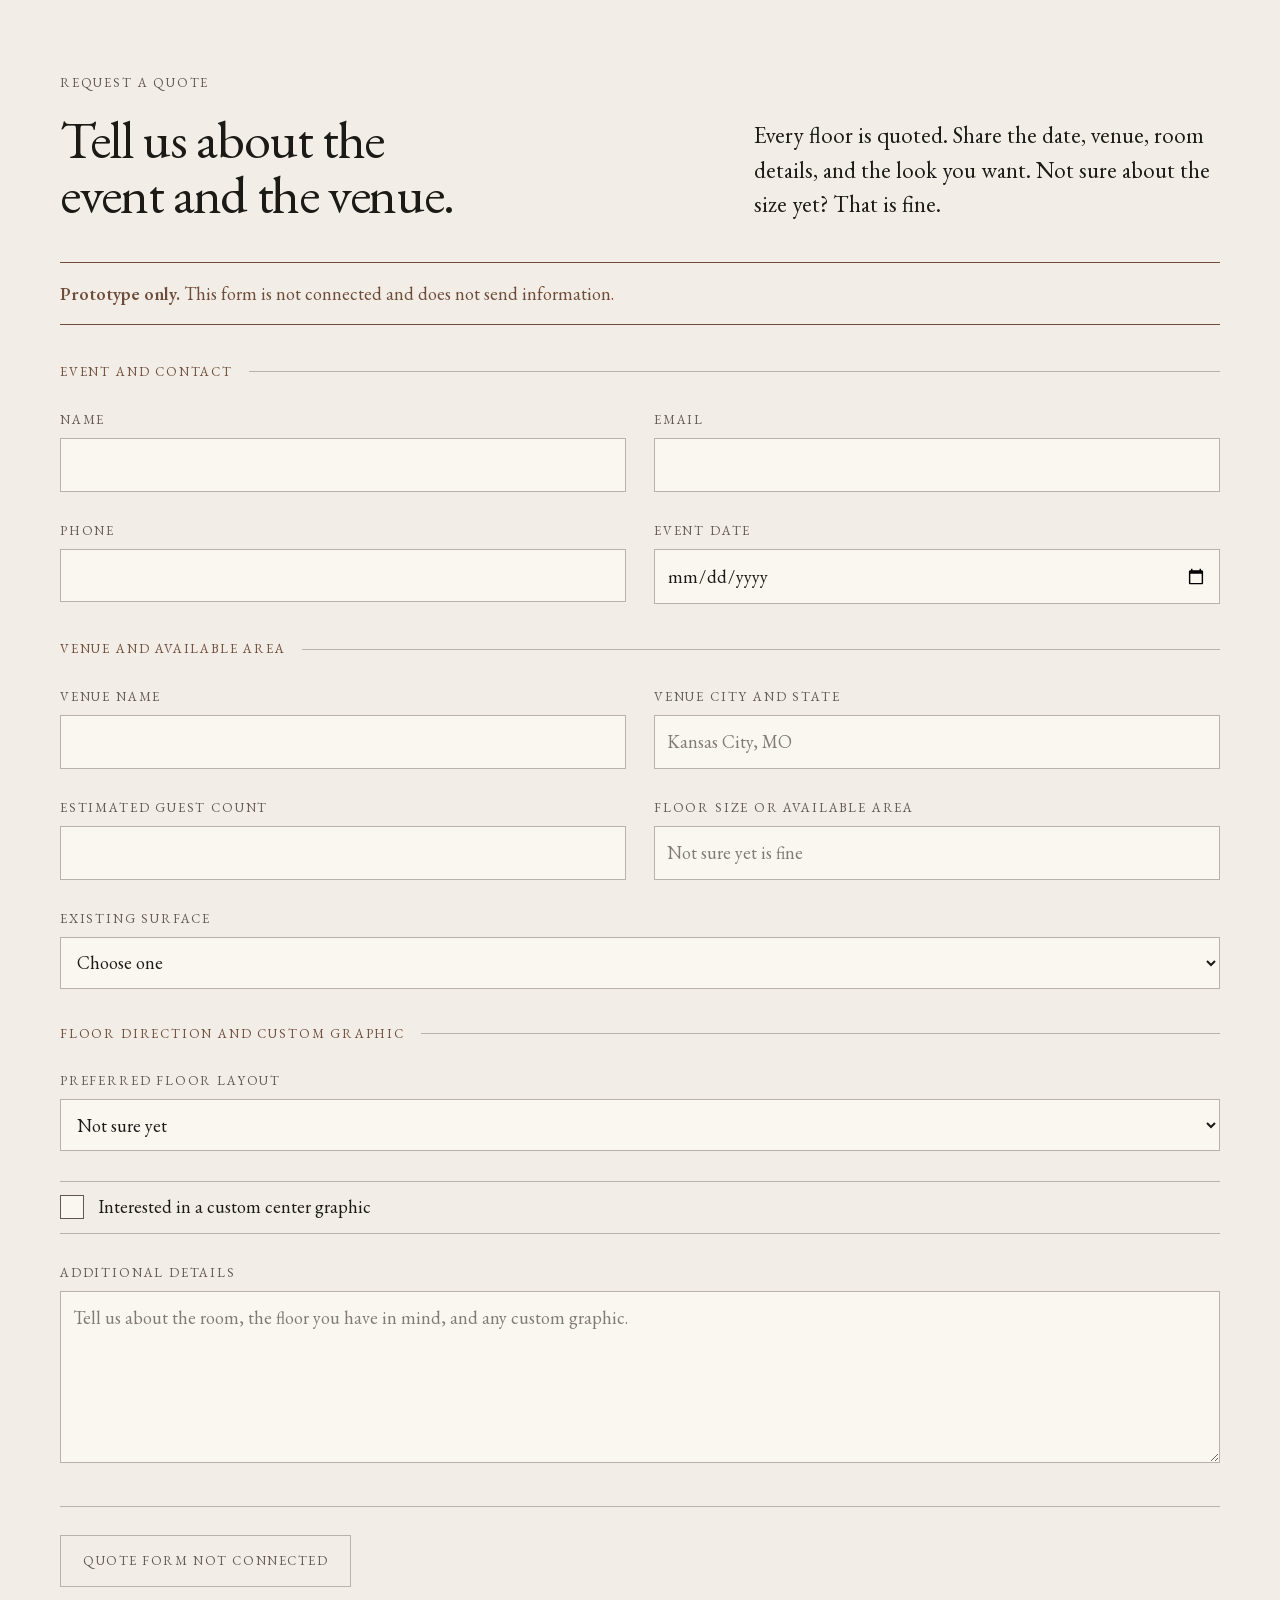
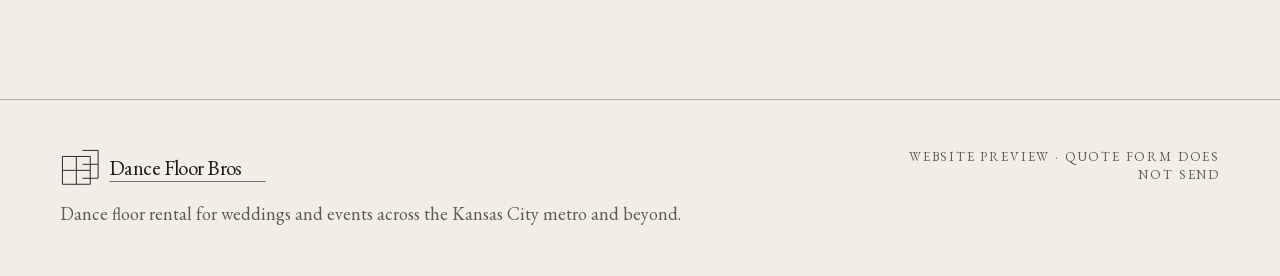
==== commit d747e2b0: "fix: modernize quote form controls" ====
--- a/index.html
+++ b/index.html
@@ -534,10 +534,25 @@
       min-height: 52px;
       margin-top: 9px;
       padding: 11px 12px;
-      border: 1px solid var(--slate);
+      border: 1px solid var(--rule);
       border-radius: 0;
-      background: transparent;
+      background: var(--paper);
       font-size: 18px;
+    }
+    @media (hover: hover) {
+      .field input:hover, .field select:hover, .field textarea:hover {
+        border-color: var(--slate);
+      }
+    }
+    .field input:focus-visible, .field select:focus-visible, .field textarea:focus-visible {
+      border-color: var(--basalt);
+      outline: 2px solid var(--basalt);
+      outline-offset: -2px;
+    }
+    .field:focus-within label { color: var(--basalt); }
+    .field input::placeholder, .field textarea::placeholder {
+      color: var(--slate);
+      opacity: 0.78;
     }
     .field textarea { min-height: 132px; resize: vertical; }
     .field--wide { grid-column: 1 / -1; }
@@ -554,12 +569,45 @@
       align-items: center;
       gap: 14px;
       color: var(--basalt);
+      cursor: pointer;
       font-size: 18px;
       letter-spacing: 0;
       line-height: 1.45;
       text-transform: none;
     }
-    .check-field input { width: 24px; height: 24px; flex: 0 0 auto; margin: 0; }
+    .check-field input {
+      width: 24px;
+      height: 24px;
+      flex: 0 0 auto;
+      margin: 0;
+      appearance: none;
+      border: 1px solid var(--slate);
+      border-radius: 0;
+      background-color: var(--paper);
+      background-position: center;
+      background-repeat: no-repeat;
+      background-size: 14px 12px;
+      cursor: pointer;
+    }
+    @media (hover: hover) {
+      .check-field label:hover input { border-color: var(--basalt); }
+    }
+    .check-field input:checked {
+      border-color: var(--basalt);
+      background-color: var(--basalt);
+      background-image: url("data:image/svg+xml,%3Csvg xmlns='http://www.w3.org/2000/svg' viewBox='0 0 14 12'%3E%3Cpath d='M1.5 6.2 5 9.7 12.5 2.3' fill='none' stroke='%23f2ede6' stroke-width='1.7' stroke-linecap='square' stroke-linejoin='miter'/%3E%3C/svg%3E");
+    }
+    .check-field input:focus-visible {
+      border-color: var(--basalt);
+      outline: 2px solid var(--basalt);
+      outline-offset: -2px;
+    }
+    .check-field input:checked:focus-visible { outline-color: var(--paper); }
+    .check-field input:focus-visible + .check-label {
+      text-decoration: underline;
+      text-decoration-thickness: 1px;
+      text-underline-offset: 5px;
+    }
     .prototype-button {
       min-height: 52px;
       padding: 0 22px;
@@ -657,6 +705,20 @@
       .site-footer, .field input, .field select, .field textarea { border-color: CanvasText; }
       .floor-tile { forced-color-adjust: none; }
       .choice:has(input:checked) { outline: 2px solid CanvasText; outline-offset: -5px; }
+      .field input:focus-visible, .field select:focus-visible, .field textarea:focus-visible {
+        border-color: Highlight;
+        outline-color: Highlight;
+      }
+      .check-field input {
+        appearance: auto;
+        border: 0;
+        background: Canvas;
+        accent-color: Highlight;
+      }
+      .check-field input:focus-visible {
+        outline: 2px solid Highlight;
+        outline-offset: 2px;
+      }
     }
   </style>
 </head>
@@ -1017,7 +1079,7 @@
               <div class="check-field">
                 <label for="quote-graphic">
                   <input id="quote-graphic" name="graphic" type="checkbox">
-                  Interested in a custom center graphic
+                  <span class="check-label">Interested in a custom center graphic</span>
                 </label>
               </div>
               <div class="field field--wide">
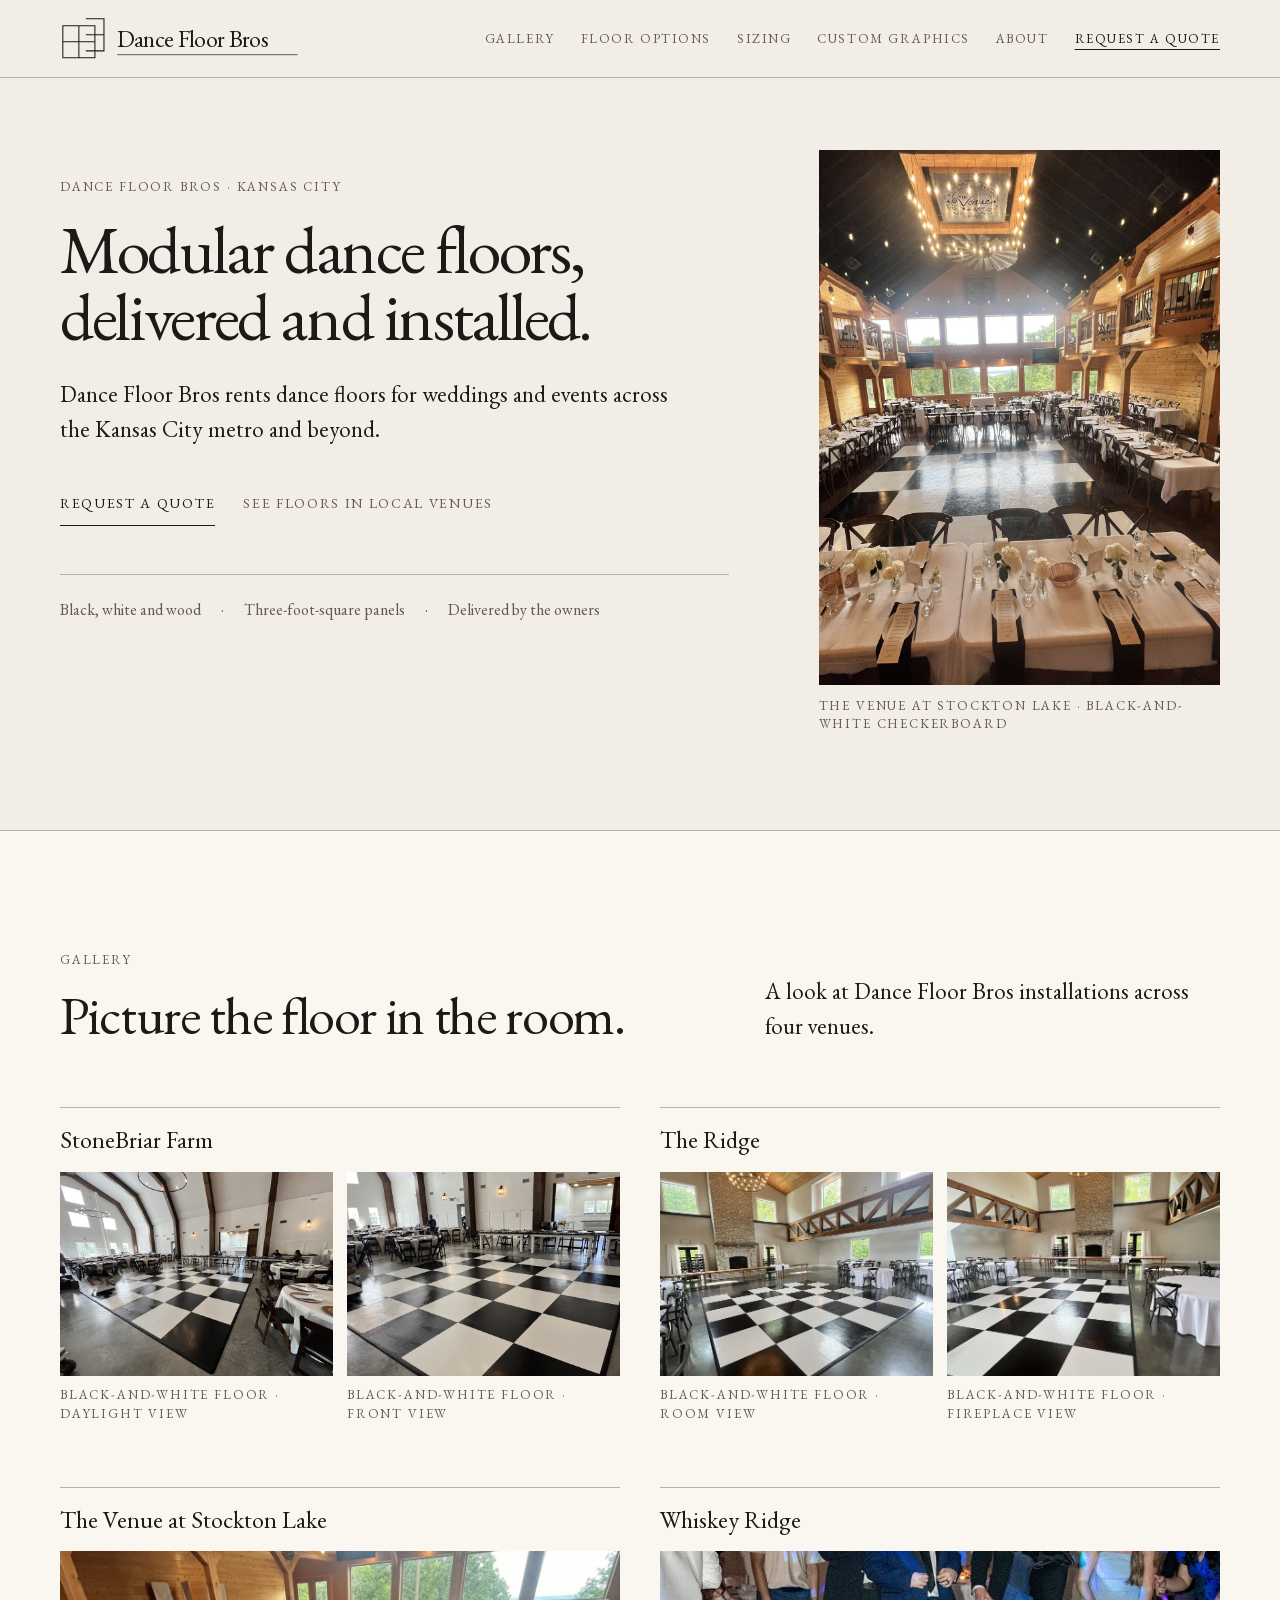
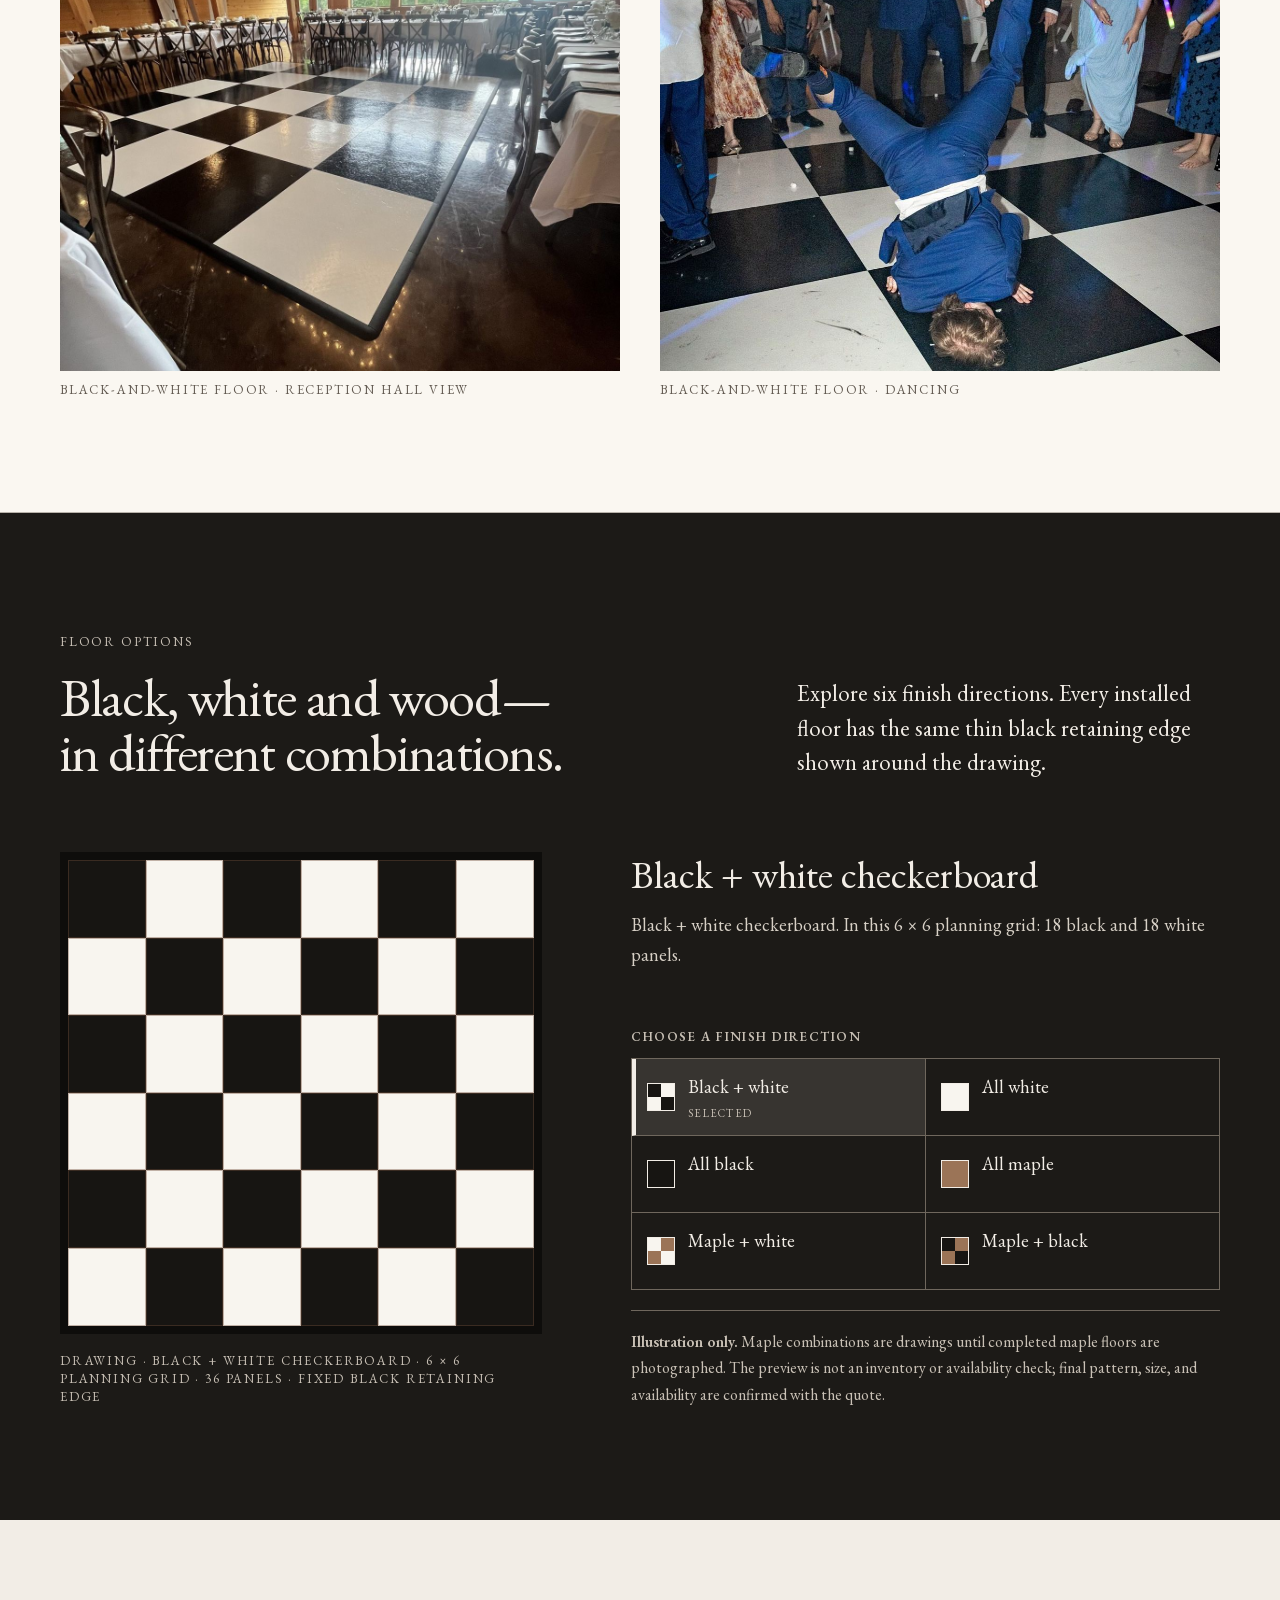
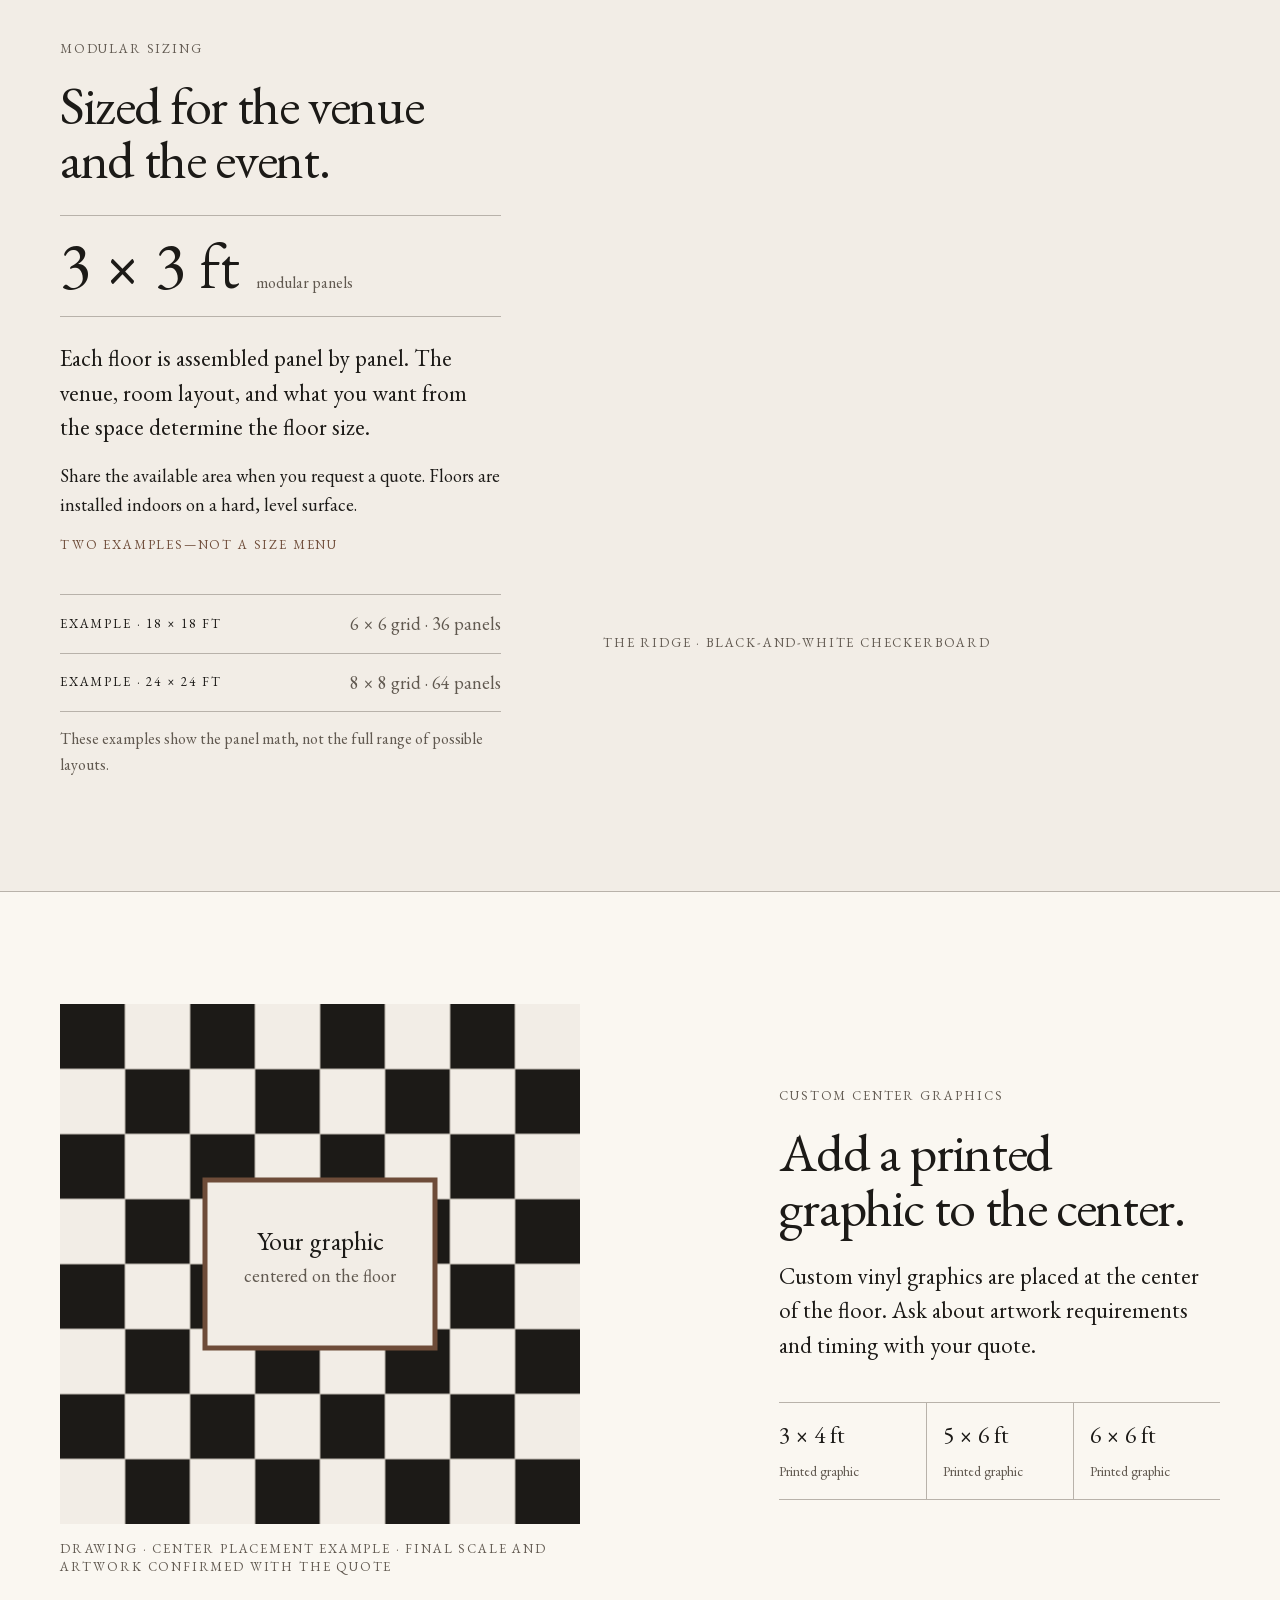
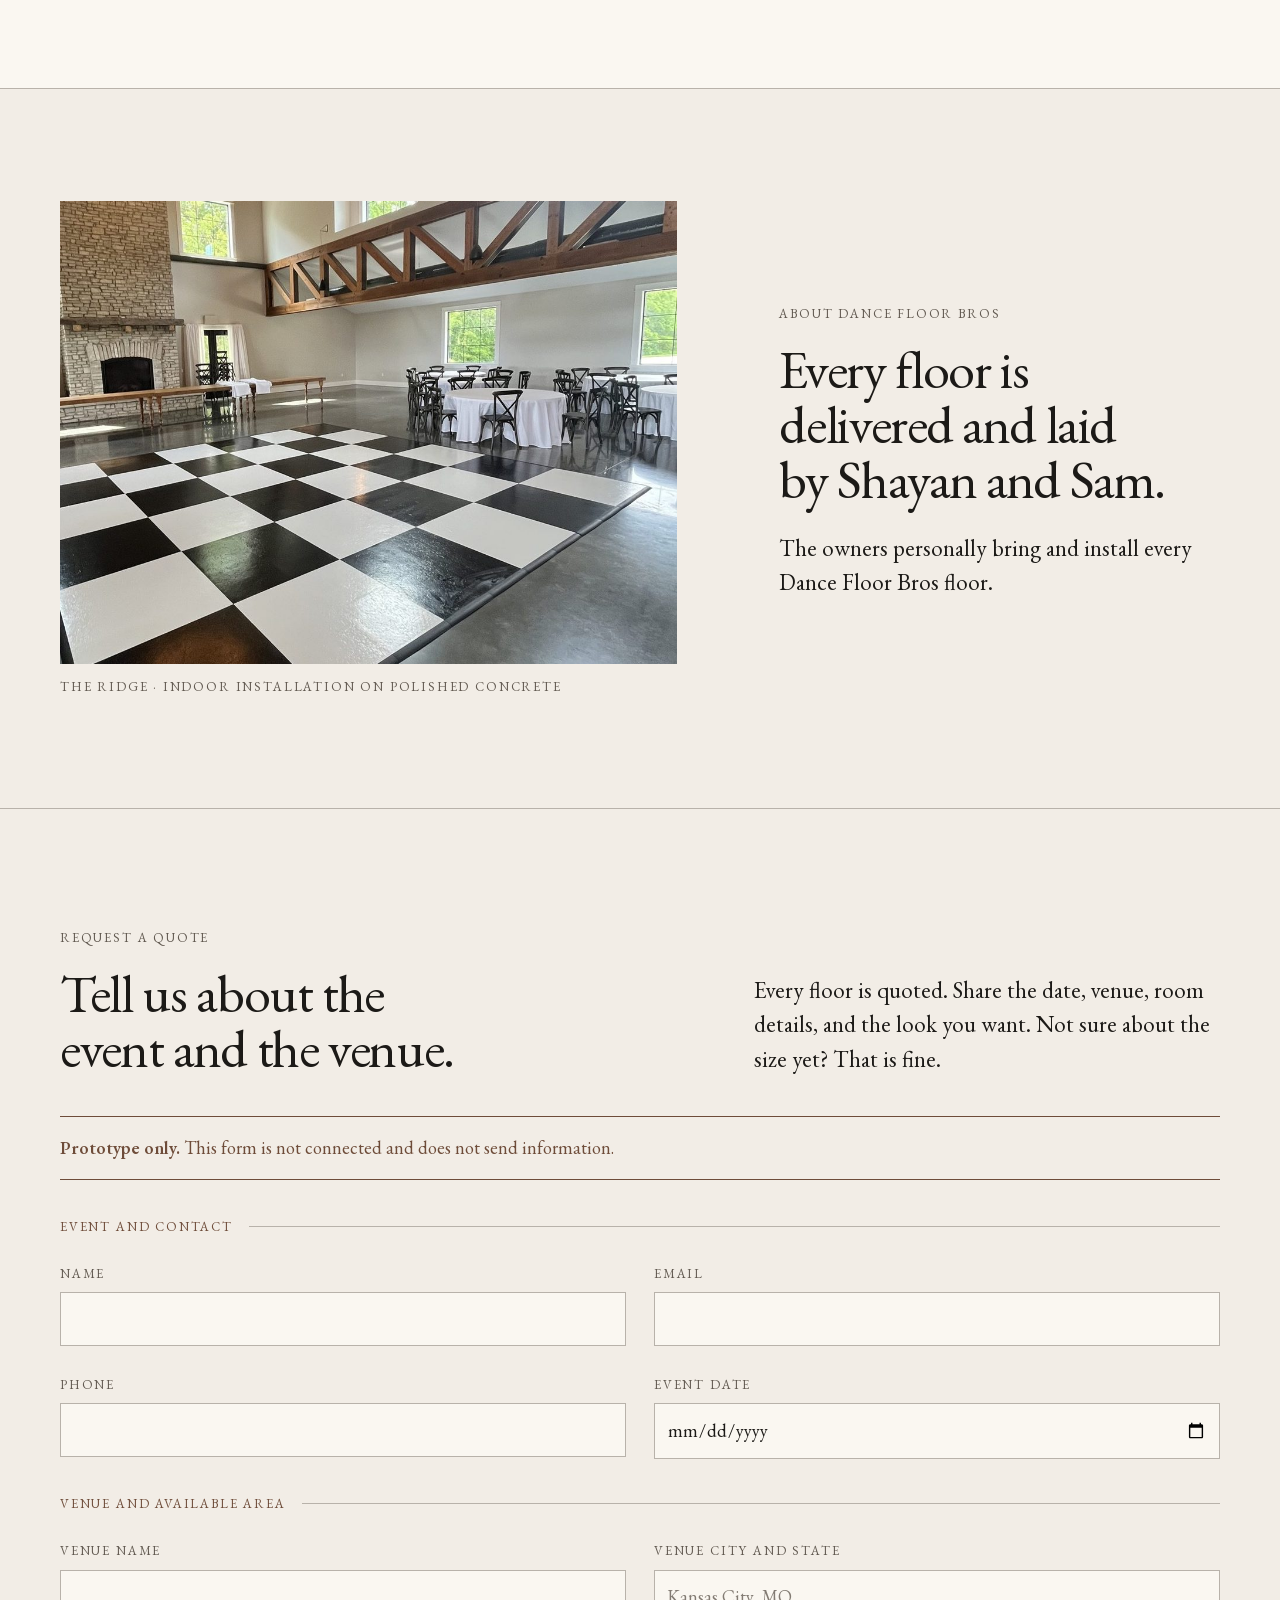
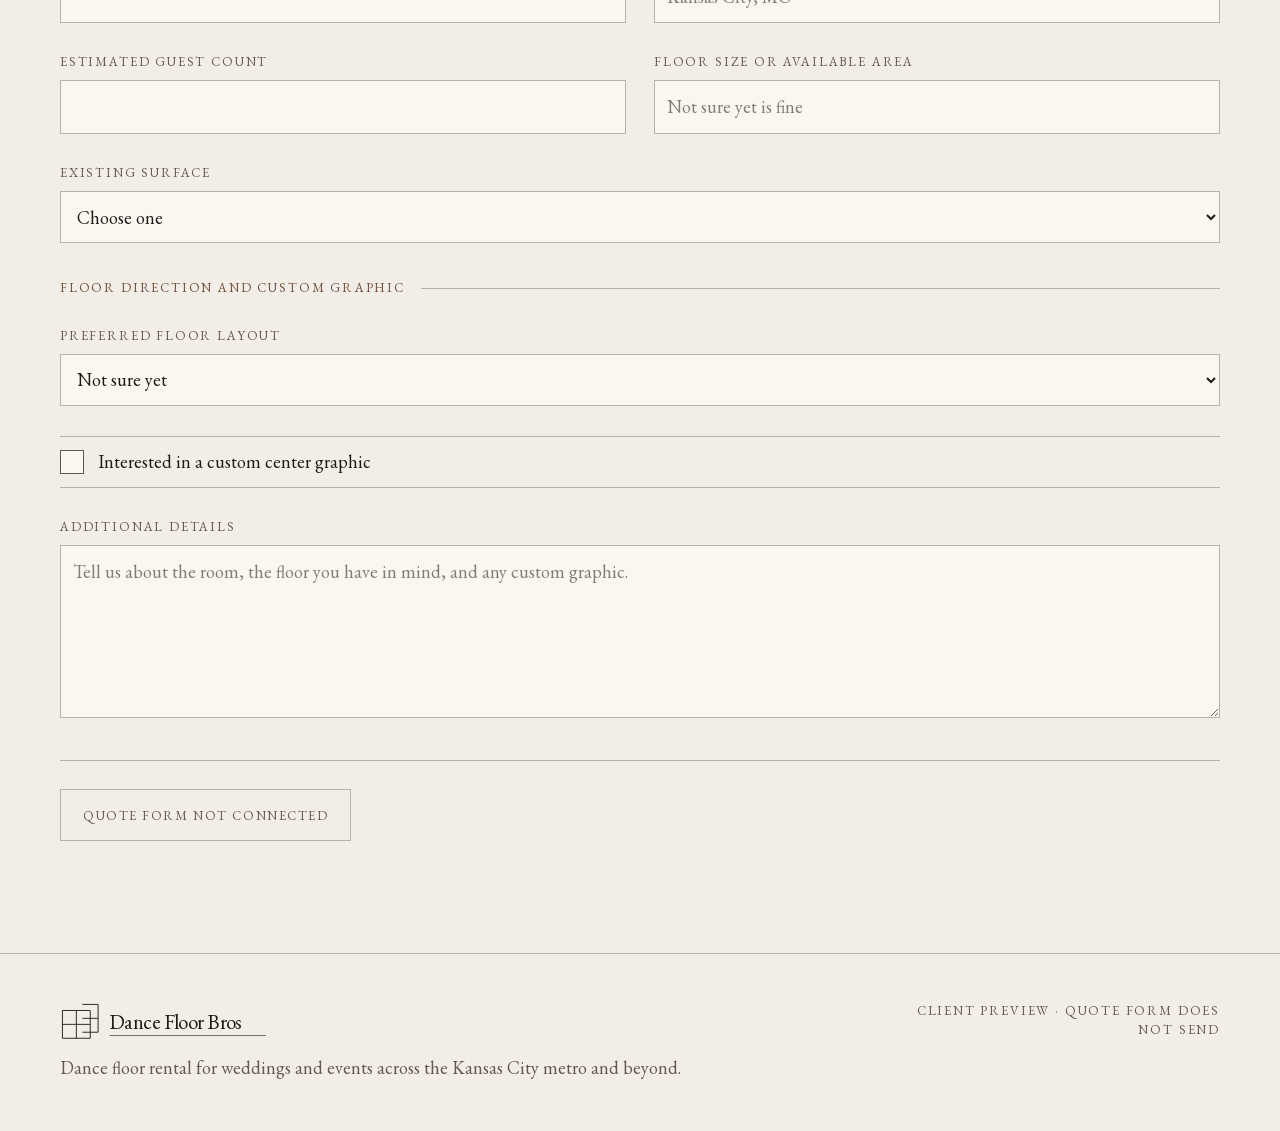
==== commit 186605b9: "feat: publish venue-led client preview" ====
--- a/index.html
+++ b/index.html
@@ -27,7 +27,11 @@
 
     *, *::before, *::after { box-sizing: border-box; }
     [hidden] { display: none !important; }
-    html { background: var(--stone); scroll-behavior: smooth; }
+    html {
+      background: var(--stone);
+      scroll-behavior: smooth;
+      scroll-padding-top: 96px;
+    }
     body {
       min-width: 320px;
       margin: 0;
@@ -48,7 +52,7 @@
 
     .skip-link {
       position: absolute;
-      z-index: 20;
+      z-index: 200;
       top: 12px;
       left: -9999px;
       padding: 12px 16px;
@@ -105,12 +109,15 @@
     }
 
     .site-header {
-      height: 78px;
+      position: sticky;
+      z-index: 100;
+      top: 0;
+      min-height: 78px;
       border-bottom: 1px solid var(--rule);
       background: var(--stone);
     }
     .header-inner {
-      height: 100%;
+      min-height: 77px;
       display: flex;
       align-items: center;
       justify-content: space-between;
@@ -124,6 +131,7 @@
       text-decoration: none;
     }
     .brand-lockup svg { width: 100%; height: auto; }
+    .primary-nav { min-width: 0; }
     .primary-nav ul {
       display: flex;
       align-items: center;
@@ -132,7 +140,7 @@
       padding: 0;
       list-style: none;
     }
-    .primary-nav a, .mobile-quote {
+    .primary-nav a {
       min-height: 44px;
       display: inline-flex;
       align-items: center;
@@ -142,14 +150,13 @@
       text-decoration: none;
       text-transform: uppercase;
     }
-    .primary-nav a:hover, .mobile-quote:hover { color: var(--basalt); }
-    .primary-nav .quote-link, .mobile-quote {
+    .primary-nav a:hover { color: var(--basalt); }
+    .primary-nav .quote-link {
       color: var(--basalt);
       text-decoration: underline;
       text-decoration-thickness: 1px;
       text-underline-offset: 6px;
     }
-    .mobile-quote { display: none; }
 
     .hero {
       min-height: 0;
@@ -220,6 +227,45 @@
     .hero-photo figcaption { padding: 12px 0 0; }
     .hero-photo .caption { color: var(--slate); }
 
+    .gallery-section {
+      border-block: 1px solid var(--rule);
+      background: var(--paper);
+    }
+    .gallery-intro {
+      display: grid;
+      grid-template-columns: minmax(0, 1fr) minmax(300px, 0.72fr);
+      gap: 72px;
+      align-items: end;
+    }
+    .gallery-intro h2 { max-width: 760px; margin-top: var(--pair); }
+    .gallery-intro .lead { max-width: 470px; }
+    .gallery-grid {
+      display: grid;
+      grid-template-columns: repeat(2, minmax(0, 1fr));
+      gap: 64px 40px;
+      margin-top: 64px;
+    }
+    .venue-gallery {
+      min-width: 0;
+      padding-top: 18px;
+      border-top: 1px solid var(--rule);
+    }
+    .venue-gallery h3 { font-size: 24px; }
+    .venue-images {
+      display: grid;
+      grid-template-columns: repeat(2, minmax(0, 1fr));
+      gap: 14px;
+      margin-top: 18px;
+    }
+    .venue-images--single { grid-template-columns: 1fr; }
+    .venue-images img {
+      width: 100%;
+      height: auto;
+      aspect-ratio: 4 / 3;
+      object-fit: cover;
+    }
+    .venue-images figcaption { margin-top: 10px; }
+
     .pattern-section {
       position: relative;
       overflow: hidden;
@@ -249,7 +295,7 @@
       display: grid;
       grid-template-columns: repeat(6, minmax(0, 1fr));
       aspect-ratio: 1;
-      border: 1px solid #d7d0c6;
+      border: 8px solid #0e0d0b;
       background: var(--paper);
     }
     .floor-tile {
@@ -276,7 +322,7 @@
     .pattern-controls h3 { font-size: clamp(31px, 3vw, 42px); }
     .pattern-description { min-height: 88px; margin-top: 14px; color: #d7d0c6; }
     .pattern-interactive { margin-top: 30px; }
-    .control-label, .pattern-builder legend {
+    .control-label {
       color: #c9c1b6;
       font-size: 13px;
       font-weight: 600;
@@ -309,6 +355,22 @@
     }
     .pattern-button:hover { background: rgba(242, 237, 230, 0.07); }
     .pattern-button:focus-visible { position: relative; z-index: 2; }
+    .pattern-button[aria-pressed="true"] {
+      background: rgba(242, 237, 230, 0.12);
+      border-left: 4px solid var(--stone);
+      padding-left: 11px;
+    }
+    .pattern-button-copy { min-width: 0; }
+    .button-state {
+      display: block;
+      visibility: hidden;
+      margin-top: 2px;
+      color: #c9c1b6;
+      font-size: 11px;
+      letter-spacing: 0.11em;
+      text-transform: uppercase;
+    }
+    .pattern-button[aria-pressed="true"] .button-state { visibility: visible; }
     .pattern-swatch {
       position: relative;
       width: 28px;
@@ -332,97 +394,15 @@
     .pattern-button[data-pattern="solid-white"] .pattern-swatch::before,
     .pattern-button[data-pattern="solid-white"] .pattern-swatch::after { content: none; }
     .pattern-button[data-pattern="solid-white"] .pattern-swatch { background: #f8f5ef; }
-    .pattern-button[data-pattern="wood-border"] .pattern-swatch { background: var(--wood); }
-    .pattern-button[data-pattern="wood-border"] .pattern-swatch::before {
-      inset: 5px;
-      width: auto;
-      height: auto;
-      background: #171512;
-    }
-    .pattern-button[data-pattern="wood-border"] .pattern-swatch::after {
-      right: 5px;
-      bottom: 5px;
-      width: 8px;
-      height: 8px;
-      background: #f8f5ef;
-    }
-    .pattern-button[data-pattern="black-border"] .pattern-swatch { background: #171512; }
-    .pattern-button[data-pattern="black-border"] .pattern-swatch::before {
-      inset: 5px;
-      width: auto;
-      height: auto;
-      background: #f8f5ef;
-    }
-    .pattern-button[data-pattern="black-border"] .pattern-swatch::after {
-      right: 5px;
-      bottom: 5px;
-      width: 8px;
-      height: 8px;
-      background: #171512;
-    }
-    .pattern-button[data-pattern="wood-black"] .pattern-swatch { background: var(--wood); }
-    .pattern-builder {
-      margin-top: 32px;
-      padding-top: 28px;
-      border-top: 1px solid #6f675d;
-    }
-    .pattern-builder fieldset {
-      min-width: 0;
-      margin: 0;
-      padding: 0;
-      border: 0;
-    }
-    .pattern-builder fieldset + fieldset { margin-top: 24px; }
-    .choice-grid {
-      display: grid;
-      grid-template-columns: repeat(3, minmax(0, 1fr));
-      margin-top: 12px;
-      border-top: 1px solid #6f675d;
-      border-left: 1px solid #6f675d;
-    }
-    .choice-grid--two { grid-template-columns: repeat(2, minmax(0, 1fr)); }
-    .choice {
-      min-height: 52px;
-      display: flex;
-      gap: 10px;
-      align-items: center;
-      padding: 11px 12px;
-      border-right: 1px solid #6f675d;
-      border-bottom: 1px solid #6f675d;
-      color: #e3ddd4;
-      cursor: pointer;
-    }
-    .choice input {
-      width: 24px;
-      height: 24px;
-      flex: 0 0 auto;
-      margin: 0;
-      accent-color: #c08e68;
-    }
-    .choice:has(input:checked) { background: rgba(242, 237, 230, 0.1); color: var(--stone); }
-    .material-grid {
-      display: grid;
-      grid-template-columns: repeat(2, minmax(0, 1fr));
-      gap: 16px;
-      margin-top: 12px;
-    }
-    .material-control span {
-      display: block;
-      margin-bottom: 8px;
-      color: #c9c1b6;
-      font-size: 14px;
-    }
-    .material-control select {
-      width: 100%;
-      min-height: 48px;
-      padding: 10px 38px 10px 12px;
-      border: 1px solid #6f675d;
-      border-radius: 0;
-      background: var(--basalt);
-      color: var(--stone);
-    }
-    .material-control option { background: var(--stone); color: var(--basalt); }
-    .builder-help { margin-top: 16px; color: #c9c1b6; font-size: 16px; }
+    .pattern-button[data-pattern="solid-maple"] .pattern-swatch,
+    .pattern-button[data-pattern="maple-white"] .pattern-swatch,
+    .pattern-button[data-pattern="maple-black"] .pattern-swatch { background: var(--wood); }
+    .pattern-button[data-pattern="solid-maple"] .pattern-swatch::before,
+    .pattern-button[data-pattern="solid-maple"] .pattern-swatch::after { content: none; }
+    .pattern-button[data-pattern="maple-white"] .pattern-swatch::before,
+    .pattern-button[data-pattern="maple-white"] .pattern-swatch::after { background: #f8f5ef; }
+    .pattern-button[data-pattern="maple-black"] .pattern-swatch::before,
+    .pattern-button[data-pattern="maple-black"] .pattern-swatch::after { background: #171512; }
     .pattern-note {
       margin-top: 20px;
       padding-top: 18px;
@@ -639,20 +619,36 @@
     @media (max-width: 1040px) {
       :root { --page-pad: 32px; }
       .hero-inner { grid-template-columns: minmax(0, 1.08fr) minmax(360px, 0.92fr); gap: 48px; }
-      .primary-nav ul { gap: 18px; }
+      .primary-nav ul { gap: 15px; }
+      .primary-nav a { letter-spacing: 0.08em; }
       .section-intro { gap: 48px; }
       .pattern-workbench { gap: 48px; }
     }
 
     @media (max-width: 840px) {
-      .primary-nav { display: none; }
-      .mobile-quote { display: inline-flex; min-height: 44px; align-items: center; }
+      html { scroll-padding-top: 116px; }
+      .site-header { min-height: 0; }
+      .header-inner {
+        display: grid;
+        grid-template-columns: minmax(0, 1fr);
+        gap: 2px;
+        padding-top: 10px;
+      }
+      .primary-nav {
+        width: 100%;
+        overflow-x: auto;
+        overscroll-behavior-inline: contain;
+        scrollbar-width: thin;
+      }
+      .primary-nav ul { width: max-content; gap: 24px; }
+      .primary-nav a { min-height: 50px; }
+      .primary-nav a:focus-visible { outline-offset: -3px; }
       .hero { padding: 56px 0 72px; }
       .hero-inner { grid-template-columns: 1fr; gap: 44px; }
       .hero-copy { padding: 0; }
       .hero-photo { max-width: none; margin-left: 0; }
       .hero-photo img { aspect-ratio: 4 / 3; }
-      .section-intro, .quote-intro { grid-template-columns: 1fr; gap: 24px; }
+      .gallery-intro, .section-intro, .quote-intro { grid-template-columns: 1fr; gap: 24px; }
       .pattern-workbench { grid-template-columns: 1fr; }
       .floor-grid { margin-inline: auto; }
       .floor-preview figcaption { margin-inline: auto; }
@@ -663,7 +659,6 @@
       :root { --section: 78px; --block: 32px; --page-pad: 24px; }
       html { scroll-behavior: auto; }
       .wrap { width: min(calc(100% - 48px), var(--content)); }
-      .site-header { height: 68px; }
       .brand-lockup { width: clamp(174px, 56vw, 214px); }
       .hero { padding: 42px 0 62px; }
       .hero h1 { margin-top: 16px; }
@@ -671,11 +666,11 @@
       .hero-facts { display: grid; gap: 5px; margin-top: 36px; }
       .hero-facts li + li::before { content: none; }
       .hero-photo img { aspect-ratio: 4 / 3; }
+      .gallery-grid { grid-template-columns: 1fr; gap: 52px; margin-top: 48px; }
       .section-intro { gap: 20px; }
       .pattern-workbench { margin-top: 48px; }
       .pattern-buttons { grid-template-columns: 1fr; }
       .pattern-button { min-height: 68px; }
-      .choice-grid, .material-grid { grid-template-columns: 1fr; }
       .sizing-grid, .graphic-grid, .about-grid { grid-template-columns: 1fr; gap: 40px; }
       .sizing-grid .photo-block, .about-grid .about-photo { order: -1; }
       .graphic-sizes { grid-template-columns: 1fr; }
@@ -690,7 +685,11 @@
     @media (max-width: 380px) {
       .header-inner { gap: 12px; }
       .brand-lockup { width: 176px; }
-      .mobile-quote { font-size: 12px; }
+      .primary-nav ul { gap: 20px; }
+    }
+
+    @media (max-width: 520px) {
+      .venue-images { grid-template-columns: 1fr; }
     }
 
     @media (prefers-reduced-motion: reduce) {
@@ -698,13 +697,13 @@
     }
 
     @media (forced-colors: active) {
-      .site-header, .hero-facts, .pattern-buttons, .pattern-button, .pattern-note,
-      .pattern-builder, .choice-grid, .choice, .material-control select,
+      .site-header, .hero-facts, .gallery-section, .venue-gallery,
+      .pattern-buttons, .pattern-button, .pattern-note,
       .reference-points, .reference-points > div, .graphic-section, .graphic-sizes,
       .graphic-sizes li, .quote-section, .quote-group, .prototype-note,
       .site-footer, .field input, .field select, .field textarea { border-color: CanvasText; }
       .floor-tile { forced-color-adjust: none; }
-      .choice:has(input:checked) { outline: 2px solid CanvasText; outline-offset: -5px; }
+      .pattern-button[aria-pressed="true"] { outline: 2px solid CanvasText; outline-offset: -5px; }
       .field input:focus-visible, .field select:focus-visible, .field textarea:focus-visible {
         border-color: Highlight;
         outline-color: Highlight;
@@ -737,16 +736,16 @@
           <path d="M180 127H697" fill="none" stroke="currentColor" stroke-width="2"/>
         </svg>
       </a>
-      <nav class="primary-nav" aria-label="Primary">
+      <nav class="primary-nav" aria-label="Page sections">
         <ul>
-          <li><a href="#layouts">Layouts</a></li>
+          <li><a href="#gallery">Gallery</a></li>
+          <li><a href="#layouts">Floor options</a></li>
           <li><a href="#sizing">Sizing</a></li>
-          <li><a href="#graphics">Graphics</a></li>
+          <li><a href="#graphics">Custom graphics</a></li>
           <li><a href="#about">About</a></li>
           <li><a class="quote-link" href="#quote">Request a quote</a></li>
         </ul>
       </nav>
-      <a class="mobile-quote" href="#quote">Quote</a>
     </div>
   </header>
 
@@ -759,7 +758,7 @@
           <p class="lead">Dance Floor Bros rents dance floors for weddings and events across the Kansas City metro and beyond.</p>
           <div class="hero-actions">
             <a class="text-link" href="#quote">Request a quote</a>
-            <a class="text-link text-link--quiet" href="#layouts">Explore floor layouts</a>
+            <a class="text-link text-link--quiet" href="#gallery">See floors in local venues</a>
           </div>
           <ul class="hero-facts" aria-label="Service overview">
             <li>Black, white and wood</li>
@@ -775,19 +774,87 @@
       </div>
     </section>
 
+    <section class="section gallery-section" id="gallery" aria-labelledby="gallery-title">
+      <div class="wrap">
+        <div class="gallery-intro">
+          <div>
+            <span class="eyebrow">Gallery</span>
+            <h2 id="gallery-title">Picture the floor in the room.</h2>
+          </div>
+          <p class="lead">A look at Dance Floor Bros installations across four venues.</p>
+        </div>
+
+        <div class="gallery-grid">
+          <article class="venue-gallery">
+            <h3>StoneBriar Farm</h3>
+            <div class="venue-images">
+              <figure>
+                <img src="img/sb-wide-daylight.jpg" width="1600" height="1200" loading="lazy" decoding="async"
+                     alt="A black-and-white checkerboard dance floor centered in the bright timber reception room at StoneBriar Farm.">
+                <figcaption><span class="caption">Black-and-white floor · Daylight view</span></figcaption>
+              </figure>
+              <figure>
+                <img src="img/sb-floor-front.jpg" width="1600" height="1200" loading="lazy" decoding="async"
+                     alt="A front view of the black-and-white checkerboard dance floor inside StoneBriar Farm.">
+                <figcaption><span class="caption">Black-and-white floor · Front view</span></figcaption>
+              </figure>
+            </div>
+          </article>
+
+          <article class="venue-gallery">
+            <h3>The Ridge</h3>
+            <div class="venue-images">
+              <figure>
+                <img src="img/ridge-floor-hero.jpg" width="1200" height="1600" loading="lazy" decoding="async"
+                     alt="A black-and-white checkerboard dance floor beneath timber roof trusses and a ring chandelier at The Ridge.">
+                <figcaption><span class="caption">Black-and-white floor · Room view</span></figcaption>
+              </figure>
+              <figure>
+                <img src="img/ridge-floor-angle.jpg" width="1200" height="1600" loading="lazy" decoding="async"
+                     alt="An angled view across the black-and-white checkerboard dance floor toward the stone fireplace at The Ridge.">
+                <figcaption><span class="caption">Black-and-white floor · Fireplace view</span></figcaption>
+              </figure>
+            </div>
+          </article>
+
+          <article class="venue-gallery">
+            <h3>The Venue at Stockton Lake</h3>
+            <div class="venue-images venue-images--single">
+              <figure>
+                <img src="img/stockton-floor.jpg" width="1200" height="1600" loading="lazy" decoding="async"
+                     alt="A black-and-white checkerboard dance floor running through the timber reception hall at The Venue at Stockton Lake.">
+                <figcaption><span class="caption">Black-and-white floor · Reception hall view</span></figcaption>
+              </figure>
+            </div>
+          </article>
+
+          <article class="venue-gallery">
+            <h3>Whiskey Ridge</h3>
+            <div class="venue-images venue-images--single">
+              <figure>
+                <img src="img/wr-dancing-floor.jpg" width="1066" height="1600" loading="lazy" decoding="async"
+                     alt="Guests dancing on a black-and-white checkerboard dance floor under colored reception lighting at Whiskey Ridge.">
+                <figcaption><span class="caption">Black-and-white floor · Dancing</span></figcaption>
+              </figure>
+            </div>
+          </article>
+        </div>
+      </div>
+    </section>
+
     <section class="section pattern-section" id="layouts" aria-labelledby="layouts-title">
       <div class="wrap pattern-section__inner">
         <div class="section-intro">
           <div>
-            <span class="eyebrow">Floor layouts</span>
+            <span class="eyebrow">Floor options</span>
             <h2 id="layouts-title">Black, white and wood—in different combinations.</h2>
           </div>
-          <p class="lead">Choose a solid or checkerboard field, then add no border, a solid border, or a checker border. Every control uses the confirmed black, white and wood finishes.</p>
+          <p class="lead">Explore six finish directions. Every installed floor has the same thin black retaining edge shown around the drawing.</p>
         </div>
 
         <div class="pattern-workbench">
           <figure class="floor-preview">
-            <div class="floor-grid" id="floor-grid" role="img" aria-label="Six-by-six planning-grid illustration of a black-and-white checkerboard floor">
+            <div class="floor-grid" id="floor-grid" role="img" aria-label="Six-by-six floor drawing with 18 black panels, 18 white panels, and a fixed black retaining edge">
               <span class="floor-tile" data-finish="black" aria-hidden="true"></span>
               <span class="floor-tile" data-finish="white" aria-hidden="true"></span>
               <span class="floor-tile" data-finish="black" aria-hidden="true"></span>
@@ -825,96 +892,44 @@
               <span class="floor-tile" data-finish="white" aria-hidden="true"></span>
               <span class="floor-tile" data-finish="black" aria-hidden="true"></span>
             </div>
-            <figcaption class="caption" id="pattern-caption">Drawing · Configuration preview · 6 × 6 planning grid · 36 panels</figcaption>
+            <figcaption class="caption" id="pattern-caption">Drawing · Black + white checkerboard · 6 × 6 planning grid · 36 panels · Fixed black retaining edge</figcaption>
           </figure>
 
           <div class="pattern-controls">
-            <h3 id="pattern-name">Black-and-white checkerboard</h3>
-            <p class="pattern-description" id="pattern-description">Alternating black and white panels across the full floor. In this planning grid: 18 black and 18 white panels.</p>
+            <h3 id="pattern-name">Black + white checkerboard</h3>
+            <p class="pattern-description" id="pattern-description">Black + white checkerboard. In this 6 × 6 planning grid: 18 black and 18 white panels.</p>
             <p class="visually-hidden" id="pattern-status" role="status" aria-live="polite" aria-atomic="true"></p>
 
             <div class="pattern-interactive" id="pattern-interactive" hidden>
-              <p class="control-label">Start with an example</p>
-              <div class="pattern-buttons" role="group" aria-label="Start with an example floor layout">
-                <button class="pattern-button" type="button" data-pattern="checker">
-                  <span class="pattern-swatch" aria-hidden="true"></span><span>Black-and-white checker</span>
+              <p class="control-label">Choose a finish direction</p>
+              <div class="pattern-buttons" role="group" aria-label="Floor finish examples">
+                <button class="pattern-button" type="button" data-pattern="black-white" aria-pressed="true">
+                  <span class="pattern-swatch" aria-hidden="true"></span>
+                  <span class="pattern-button-copy"><span>Black + white</span><span class="button-state" aria-hidden="true">Selected</span></span>
                 </button>
-                <button class="pattern-button" type="button" data-pattern="solid-black">
-                  <span class="pattern-swatch" aria-hidden="true"></span><span>All black</span>
+                <button class="pattern-button" type="button" data-pattern="solid-white" aria-pressed="false">
+                  <span class="pattern-swatch" aria-hidden="true"></span>
+                  <span class="pattern-button-copy"><span>All white</span><span class="button-state" aria-hidden="true">Selected</span></span>
                 </button>
-                <button class="pattern-button" type="button" data-pattern="solid-white">
-                  <span class="pattern-swatch" aria-hidden="true"></span><span>All white</span>
+                <button class="pattern-button" type="button" data-pattern="solid-black" aria-pressed="false">
+                  <span class="pattern-swatch" aria-hidden="true"></span>
+                  <span class="pattern-button-copy"><span>All black</span><span class="button-state" aria-hidden="true">Selected</span></span>
                 </button>
-                <button class="pattern-button" type="button" data-pattern="wood-border">
-                  <span class="pattern-swatch" aria-hidden="true"></span><span>Wood border + checker</span>
+                <button class="pattern-button" type="button" data-pattern="solid-maple" aria-pressed="false">
+                  <span class="pattern-swatch" aria-hidden="true"></span>
+                  <span class="pattern-button-copy"><span>All maple</span><span class="button-state" aria-hidden="true">Selected</span></span>
                 </button>
-                <button class="pattern-button" type="button" data-pattern="black-border">
-                  <span class="pattern-swatch" aria-hidden="true"></span><span>Black border + checker</span>
+                <button class="pattern-button" type="button" data-pattern="maple-white" aria-pressed="false">
+                  <span class="pattern-swatch" aria-hidden="true"></span>
+                  <span class="pattern-button-copy"><span>Maple + white</span><span class="button-state" aria-hidden="true">Selected</span></span>
                 </button>
-                <button class="pattern-button" type="button" data-pattern="wood-black">
-                  <span class="pattern-swatch" aria-hidden="true"></span><span>Wood-and-black checker</span>
+                <button class="pattern-button" type="button" data-pattern="maple-black" aria-pressed="false">
+                  <span class="pattern-swatch" aria-hidden="true"></span>
+                  <span class="pattern-button-copy"><span>Maple + black</span><span class="button-state" aria-hidden="true">Selected</span></span>
                 </button>
               </div>
-
-              <div class="pattern-builder" id="pattern-builder">
-                <fieldset>
-                  <legend>1. Choose the field</legend>
-                  <div class="choice-grid choice-grid--two">
-                    <label class="choice"><input type="radio" name="pattern-base-style" value="solid"><span>Solid</span></label>
-                    <label class="choice"><input type="radio" name="pattern-base-style" value="checker" checked><span>Checkerboard</span></label>
-                  </div>
-                </fieldset>
-
-                <fieldset>
-                  <legend>2. Choose the border</legend>
-                  <div class="choice-grid">
-                    <label class="choice"><input type="radio" name="pattern-border-style" value="none" checked><span>No border</span></label>
-                    <label class="choice"><input type="radio" name="pattern-border-style" value="solid"><span>Solid border</span></label>
-                    <label class="choice"><input type="radio" name="pattern-border-style" value="checker"><span>Checker border</span></label>
-                  </div>
-                </fieldset>
-
-                <fieldset>
-                  <legend>3. Choose the finishes</legend>
-                  <div class="material-grid">
-                    <label class="material-control" id="base-solid-control" for="pattern-base-solid-finish" hidden>
-                      <span>Field finish</span>
-                      <select id="pattern-base-solid-finish">
-                        <option value="black">Black</option>
-                        <option value="white">White</option>
-                        <option value="wood">Wood</option>
-                      </select>
-                    </label>
-                    <label class="material-control" id="base-checker-control" for="pattern-base-checker-pair">
-                      <span>Field finishes</span>
-                      <select id="pattern-base-checker-pair">
-                        <option value="black-white">Black + white</option>
-                        <option value="black-wood">Black + wood</option>
-                        <option value="white-wood">White + wood</option>
-                      </select>
-                    </label>
-                    <label class="material-control" id="border-solid-control" for="pattern-border-solid-finish" hidden>
-                      <span>Border finish</span>
-                      <select id="pattern-border-solid-finish" disabled>
-                        <option value="black">Black</option>
-                        <option value="white">White</option>
-                        <option value="wood">Wood</option>
-                      </select>
-                    </label>
-                    <label class="material-control" id="border-checker-control" for="pattern-border-checker-pair" hidden>
-                      <span>Border finishes</span>
-                      <select id="pattern-border-checker-pair" disabled>
-                        <option value="black-white">Black + white</option>
-                        <option value="black-wood">Black + wood</option>
-                        <option value="white-wood">White + wood</option>
-                      </select>
-                    </label>
-                  </div>
-                </fieldset>
-                <p class="builder-help">This builder covers 36 distinct solid and checkerboard drawings. It does not check panel inventory or reserve a floor.</p>
-              </div>
             </div>
-            <p class="pattern-note"><strong>Illustration only.</strong> This pattern preview is not an inventory or availability check. Final layout, size, and availability are confirmed with the quote.</p>
+            <p class="pattern-note"><strong>Illustration only.</strong> Maple combinations are drawings until completed maple floors are photographed. The preview is not an inventory or availability check; final pattern, size, and availability are confirmed with the quote.</p>
             <noscript><p class="pattern-note">The default checkerboard drawing remains visible, but the combination controls require JavaScript.</p></noscript>
           </div>
         </div>
@@ -1069,11 +1084,12 @@
                 <label for="quote-layout">Preferred floor layout</label>
                 <select id="quote-layout" name="layout">
                   <option value="">Not sure yet</option>
+                  <option>Black + white</option>
+                  <option>All white</option>
                   <option>All black</option>
-                  <option>All white</option>
-                  <option>Black-and-white checkerboard</option>
-                  <option>Wood or mixed combination</option>
-                  <option>Something else</option>
+                  <option>All maple</option>
+                  <option>Maple + white</option>
+                  <option>Maple + black</option>
                 </select>
               </div>
               <div class="check-field">
@@ -1112,7 +1128,7 @@
         </div>
         <p>Dance floor rental for weddings and events across the Kansas City metro and beyond.</p>
       </div>
-      <p class="caption footer-note">Website preview · Quote form does not send</p>
+      <p class="caption footer-note">Client preview · Quote form does not send</p>
     </div>
   </footer>
 
@@ -1126,98 +1142,33 @@
       const caption = document.querySelector("#pattern-caption");
       const status = document.querySelector("#pattern-status");
       const interactive = document.querySelector("#pattern-interactive");
-      const baseStyleInputs = Array.from(document.querySelectorAll('[name="pattern-base-style"]'));
-      const borderStyleInputs = Array.from(document.querySelectorAll('[name="pattern-border-style"]'));
-      const controls = {
-        baseSolidFinish: document.querySelector("#pattern-base-solid-finish"),
-        baseCheckerPair: document.querySelector("#pattern-base-checker-pair"),
-        borderSolidFinish: document.querySelector("#pattern-border-solid-finish"),
-        borderCheckerPair: document.querySelector("#pattern-border-checker-pair")
-      };
-      const controlRows = {
-        baseSolidFinish: document.querySelector("#base-solid-control"),
-        baseCheckerPair: document.querySelector("#base-checker-control"),
-        borderSolidFinish: document.querySelector("#border-solid-control"),
-        borderCheckerPair: document.querySelector("#border-checker-control")
-      };
-
-      const state = {
-        baseStyle: "checker",
-        borderStyle: "none",
-        baseSolidFinish: "black",
-        baseCheckerPair: "black-white",
-        borderSolidFinish: "wood",
-        borderCheckerPair: "black-wood"
-      };
-      const finishNames = { black: "black", white: "white", wood: "wood" };
-      const pairFinishes = {
-        "black-white": ["black", "white"],
-        "black-wood": ["black", "wood"],
-        "white-wood": ["white", "wood"]
-      };
-      const pairNames = {
-        "black-white": "black-and-white",
-        "black-wood": "black-and-wood",
-        "white-wood": "white-and-wood"
-      };
-      const presets = {
-        checker: {
-          baseStyle: "checker",
-          borderStyle: "none",
-          baseCheckerPair: "black-white"
+      const patterns = {
+        "black-white": {
+          title: "Black + white checkerboard",
+          finishes: ["black", "white"]
+        },
+        "solid-white": {
+          title: "All white",
+          finishes: ["white"]
         },
         "solid-black": {
-          baseStyle: "solid",
-          borderStyle: "none",
-          baseSolidFinish: "black"
+          title: "All black",
+          finishes: ["black"]
         },
-        "solid-white": {
-          baseStyle: "solid",
-          borderStyle: "none",
-          baseSolidFinish: "white"
+        "solid-maple": {
+          title: "All maple",
+          finishes: ["wood"]
         },
-        "wood-border": {
-          baseStyle: "checker",
-          borderStyle: "solid",
-          baseCheckerPair: "black-white",
-          borderSolidFinish: "wood"
+        "maple-white": {
+          title: "Maple + white checkerboard",
+          finishes: ["wood", "white"]
         },
-        "black-border": {
-          baseStyle: "checker",
-          borderStyle: "solid",
-          baseCheckerPair: "black-white",
-          borderSolidFinish: "black"
-        },
-        "wood-black": {
-          baseStyle: "checker",
-          borderStyle: "none",
-          baseCheckerPair: "black-wood"
+        "maple-black": {
+          title: "Maple + black checkerboard",
+          finishes: ["wood", "black"]
         }
       };
-
-      const checkerFinish = (pair, row, column) =>
-        pairFinishes[pair][(row + column) % 2];
-
-      const finishFor = (row, column) => {
-        const edge = row === 0 || row === 5 || column === 0 || column === 5;
-        if (edge && state.borderStyle === "solid") return state.borderSolidFinish;
-        if (edge && state.borderStyle === "checker") {
-          return checkerFinish(state.borderCheckerPair, row, column);
-        }
-        if (state.baseStyle === "solid") return state.baseSolidFinish;
-        return checkerFinish(state.baseCheckerPair, row, column);
-      };
-
-      const titleFor = () => {
-        const field = state.baseStyle === "solid"
-          ? `Solid ${finishNames[state.baseSolidFinish]} field`
-          : `${pairNames[state.baseCheckerPair]} checkerboard`;
-        if (state.borderStyle === "none") return field;
-        const border = state.borderStyle === "solid"
-          ? `${finishNames[state.borderSolidFinish]} border`
-          : `${pairNames[state.borderCheckerPair]} checker border`;
-        return `${border} with ${field.toLowerCase()}`;
-      };
+      const finishNames = { black: "black", white: "white", wood: "maple" };
 
       const countText = () => {
         const counts = { black: 0, white: 0, wood: 0 };
@@ -1225,88 +1176,41 @@
         return Object.entries(counts)
           .filter(([, count]) => count > 0)
           .map(([finish, count]) => `${count} ${finishNames[finish]}`)
-          .join(", ");
+          .join(" and ");
       };
 
-      const setControlVisibility = (key, visible) => {
-        controlRows[key].hidden = !visible;
-        controls[key].disabled = !visible;
-      };
-
-      const normalizeBorderChoices = () => {
-        const blockedSolid = state.baseStyle === "solid" ? state.baseSolidFinish : null;
-        Array.from(controls.borderSolidFinish.options).forEach((option) => {
-          option.disabled = option.value === blockedSolid;
-        });
-        if (state.borderStyle === "solid" && state.borderSolidFinish === blockedSolid) {
-          state.borderSolidFinish = Array.from(controls.borderSolidFinish.options)
-            .find((option) => !option.disabled).value;
-        }
-
-        const blockedChecker = state.baseStyle === "checker" ? state.baseCheckerPair : null;
-        Array.from(controls.borderCheckerPair.options).forEach((option) => {
-          option.disabled = option.value === blockedChecker;
-        });
-        if (state.borderStyle === "checker" && state.borderCheckerPair === blockedChecker) {
-          state.borderCheckerPair = Array.from(controls.borderCheckerPair.options)
-            .find((option) => !option.disabled).value;
-        }
-      };
-
-      const syncControls = () => {
-        baseStyleInputs.forEach((input) => { input.checked = input.value === state.baseStyle; });
-        borderStyleInputs.forEach((input) => { input.checked = input.value === state.borderStyle; });
-        Object.entries(controls).forEach(([key, control]) => { control.value = state[key]; });
-        setControlVisibility("baseSolidFinish", state.baseStyle === "solid");
-        setControlVisibility("baseCheckerPair", state.baseStyle === "checker");
-        setControlVisibility("borderSolidFinish", state.borderStyle === "solid");
-        setControlVisibility("borderCheckerPair", state.borderStyle === "checker");
-      };
-
-      const render = (announce = true) => {
-        normalizeBorderChoices();
+      const render = (patternKey, announce = true) => {
+        const pattern = patterns[patternKey];
         tiles.forEach((tile, index) => {
           const row = Math.floor(index / 6);
           const column = index % 6;
-          tile.dataset.finish = finishFor(row, column);
+          const finishIndex = pattern.finishes.length === 1
+            ? 0
+            : (row + column) % pattern.finishes.length;
+          tile.dataset.finish = pattern.finishes[finishIndex];
         });
-        syncControls();
-        const rawTitle = titleFor();
-        const title = rawTitle.charAt(0).toUpperCase() + rawTitle.slice(1);
+        buttons.forEach((button) => {
+          button.setAttribute(
+            "aria-pressed",
+            String(button.dataset.pattern === patternKey)
+          );
+        });
         const counts = countText();
-        name.textContent = title;
-        description.textContent = `${title}. In this 6 × 6 planning grid: ${counts} panels.`;
-        caption.textContent = `Drawing · ${title} · Configuration preview · 6 × 6 grid · 36 panels`;
-        grid.setAttribute("aria-label", `Six-by-six illustration of ${title.toLowerCase()}. ${counts} panels.`);
-        if (announce) status.textContent = `${title}. ${counts} panels in this drawing.`;
+        name.textContent = pattern.title;
+        description.textContent = `${pattern.title}. In this 6 × 6 planning grid: ${counts} panels.`;
+        caption.textContent = `Drawing · ${pattern.title} · 6 × 6 planning grid · 36 panels · Fixed black retaining edge`;
+        grid.setAttribute(
+          "aria-label",
+          `Six-by-six floor drawing of ${pattern.title.toLowerCase()}, with ${counts} panels and a fixed black retaining edge.`
+        );
+        if (announce) status.textContent = `${pattern.title}. ${counts} panels in this drawing.`;
       };
 
       buttons.forEach((button) => {
-        button.addEventListener("click", () => {
-          Object.assign(state, presets[button.dataset.pattern]);
-          render();
-        });
+        button.addEventListener("click", () => render(button.dataset.pattern));
       });
-      baseStyleInputs.forEach((input) => {
-        input.addEventListener("change", () => {
-          state.baseStyle = input.value;
-          render();
-        });
-      });
-      borderStyleInputs.forEach((input) => {
-        input.addEventListener("change", () => {
-          state.borderStyle = input.value;
-          render();
-        });
-      });
-      Object.entries(controls).forEach(([key, control]) => {
-        control.addEventListener("change", () => {
-          state[key] = control.value;
-          render();
-        });
-      });
-
-      render(false);
+
+      render("black-white", false);
       interactive.hidden = false;
     })();
   </script>
